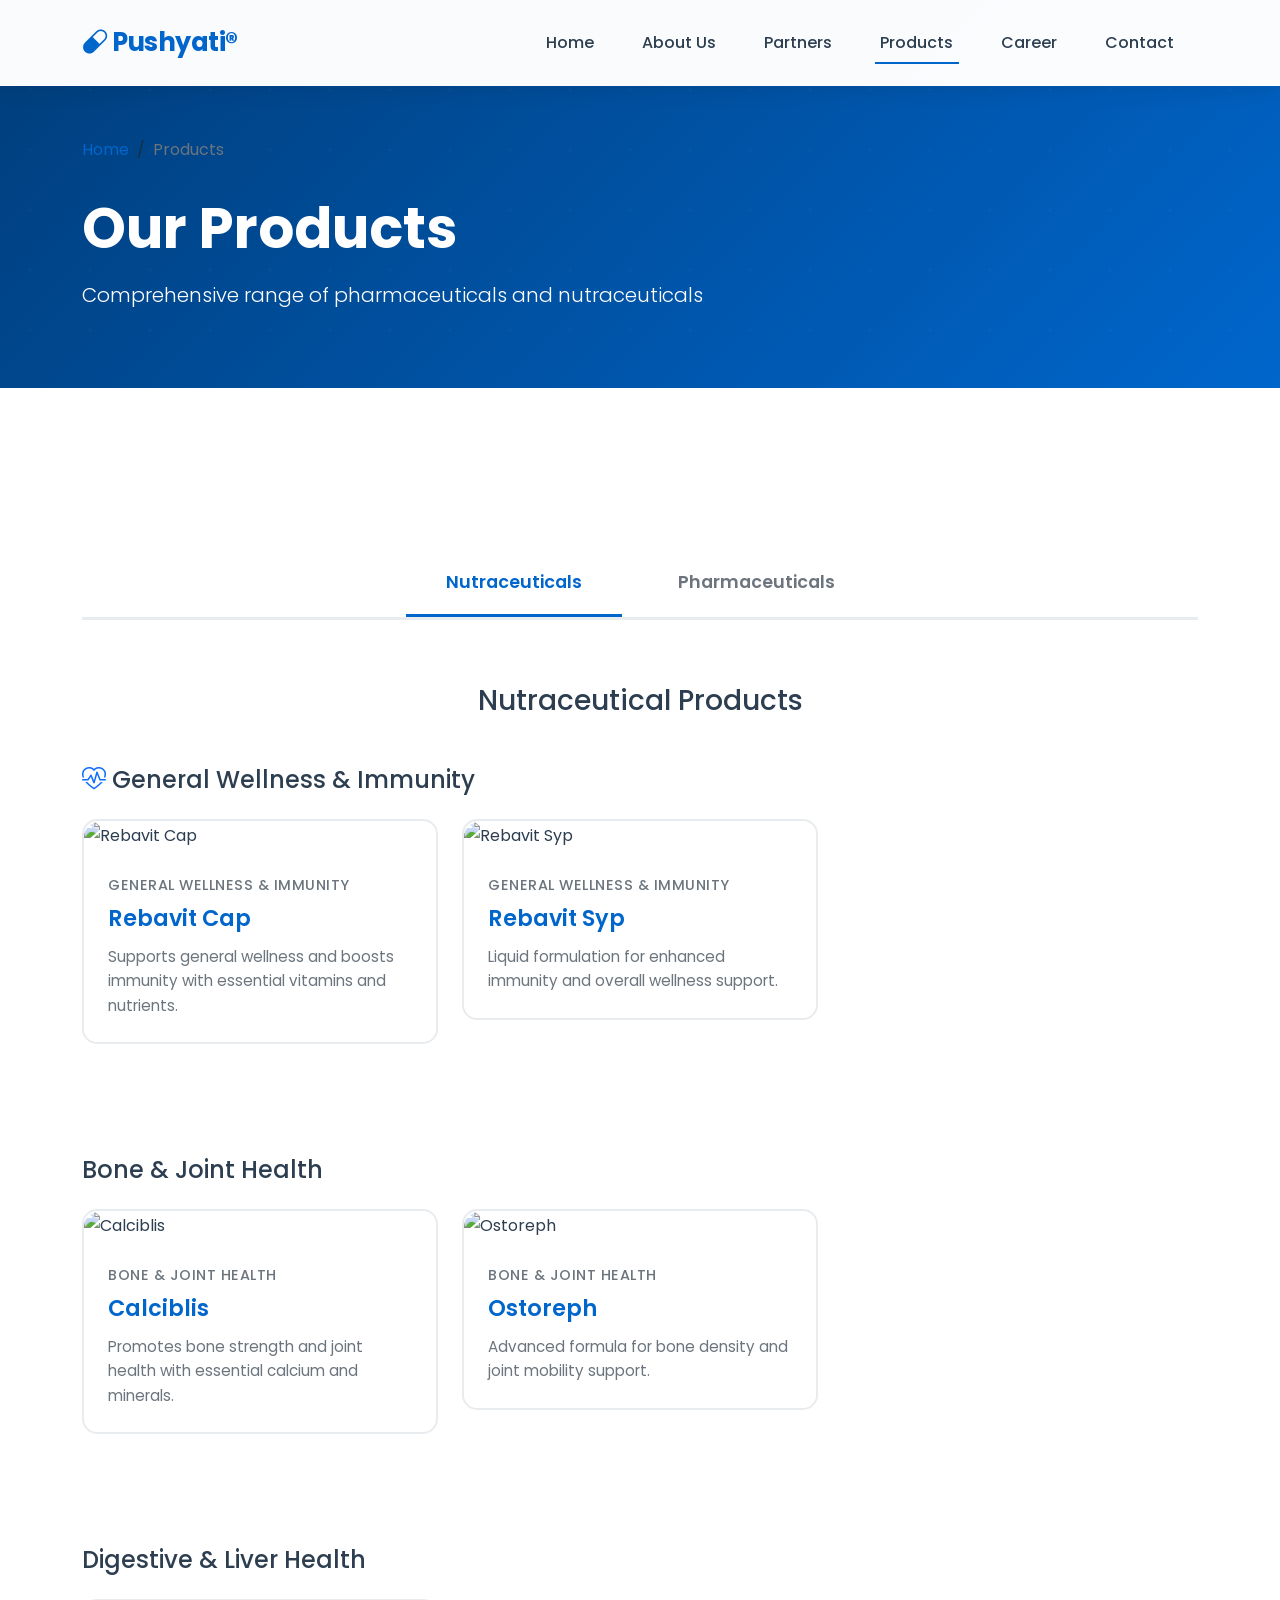
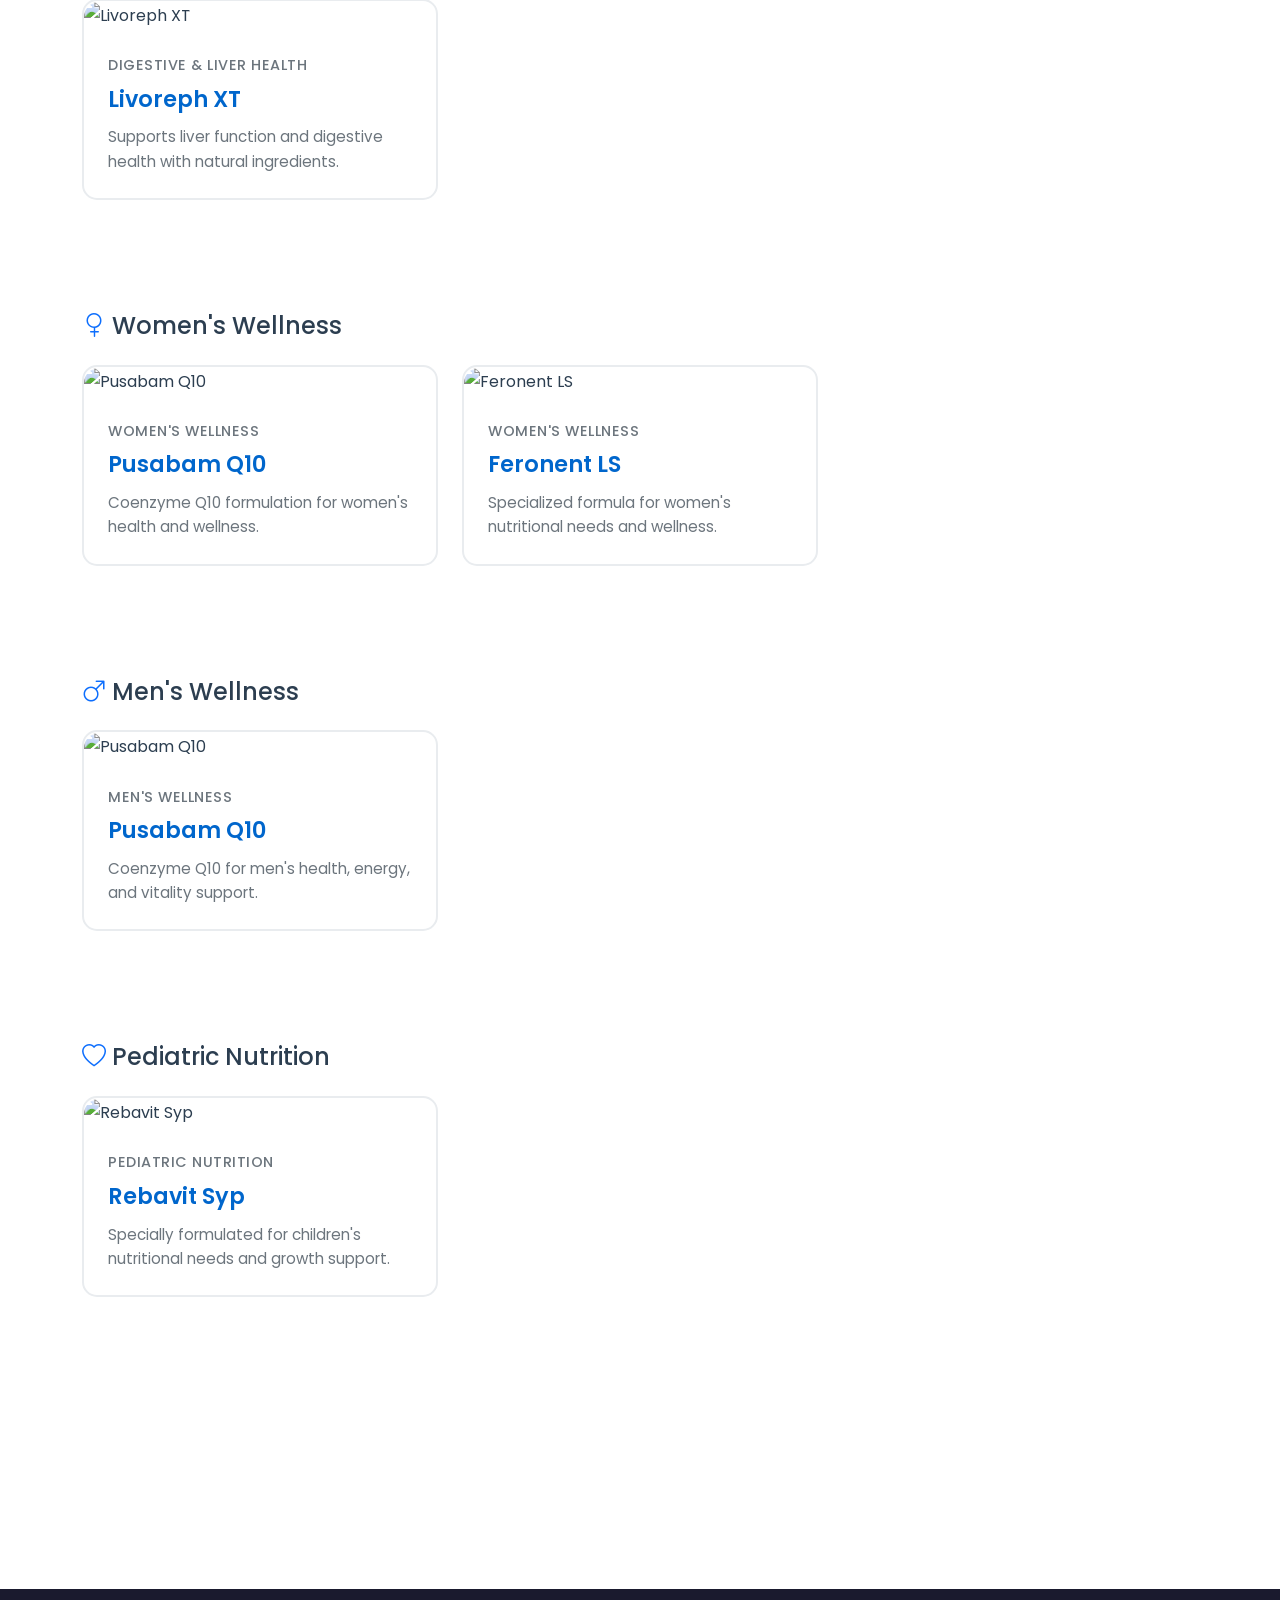
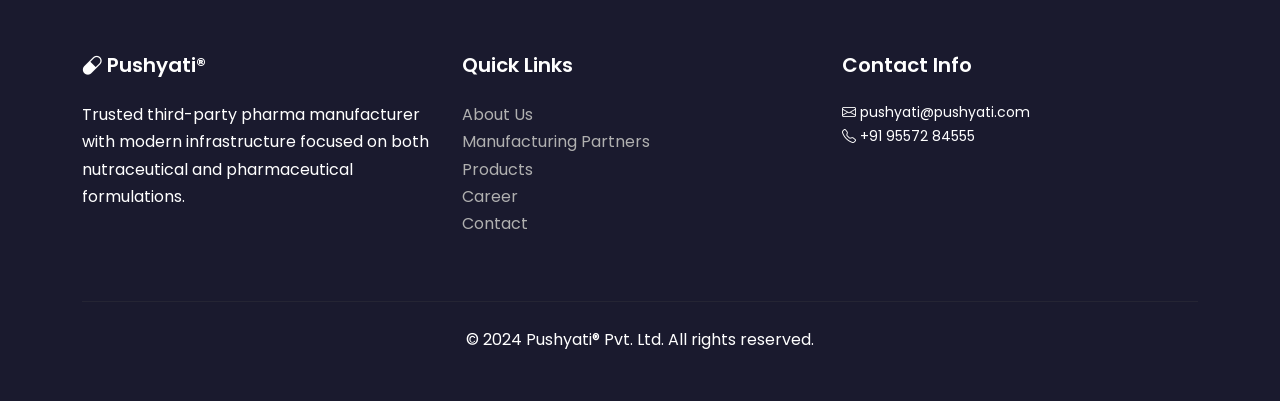
==== products.html @ d6b545f3 "Initial commit: Pushyati pharmaceutical website with preloader, hero section, and all pages" ====
<!DOCTYPE html>
<html lang="en">
<head>
    <meta charset="UTF-8">
    <meta name="viewport" content="width=device-width, initial-scale=1.0">
    <title>Products - Pushyati®</title>
    
    <link href="https://cdn.jsdelivr.net/npm/bootstrap@5.3.2/dist/css/bootstrap.min.css" rel="stylesheet">
    <link rel="stylesheet" href="https://cdn.jsdelivr.net/npm/bootstrap-icons@1.11.1/font/bootstrap-icons.css">
    <link href="https://fonts.googleapis.com/css2?family=Poppins:wght@300;400;500;600;700&display=swap" rel="stylesheet">
    <link rel="stylesheet" href="css/style.css">
</head>
<body>
    <!-- Navigation -->
    <nav class="navbar navbar-expand-lg navbar-light fixed-top">
        <div class="container">
            <a class="navbar-brand" href="index.html">
                <i class="bi bi-capsule"></i> Pushyati®
            </a>
            <button class="navbar-toggler" type="button" data-bs-toggle="collapse" data-bs-target="#navbarNav">
                <span class="navbar-toggler-icon"></span>
            </button>
            <div class="collapse navbar-collapse" id="navbarNav">
                <ul class="navbar-nav ms-auto">
                    <li class="nav-item">
                        <a class="nav-link" href="index.html">Home</a>
                    </li>
                    <li class="nav-item">
                        <a class="nav-link" href="about.html">About Us</a>
                    </li>
                    <li class="nav-item">
                        <a class="nav-link" href="partners.html">Partners</a>
                    </li>
                    <li class="nav-item">
                        <a class="nav-link active" href="products.html">Products</a>
                    </li>
                    <li class="nav-item">
                        <a class="nav-link" href="career.html">Career</a>
                    </li>
                    <li class="nav-item">
                        <a class="nav-link" href="contact.html">Contact</a>
                    </li>
                </ul>
            </div>
        </div>
    </nav>

    <!-- Page Header -->
    <div class="page-header" style="background: linear-gradient(135deg, #003d7a 0%, #0066cc 100%);">
        <div style="position: absolute; top: 0; right: 0; width: 40%; height: 100%; background-image: url('https://via.placeholder.com/600x800/0066cc/ffffff?text=Products'); background-size: cover; background-position: center; opacity: 0.2; z-index: 1;"></div>
        <div class="container">
            <div class="page-header-content">
                <nav aria-label="breadcrumb" class="breadcrumb-custom">
                    <ol class="breadcrumb">
                        <li class="breadcrumb-item"><a href="index.html">Home</a></li>
                        <li class="breadcrumb-item active">Products</li>
                    </ol>
                </nav>
                <h1 class="display-4 fw-bold mb-3">Our Products</h1>
                <p class="lead">Comprehensive range of pharmaceuticals and nutraceuticals</p>
            </div>
        </div>
    </div>

    <!-- Category Tabs -->
    <section class="section">
        <div class="container">
            <div class="category-tabs">
                <button class="category-tab active" onclick="showCategory('nutraceuticals')">Nutraceuticals</button>
                <button class="category-tab" onclick="showCategory('pharmaceuticals')">Pharmaceuticals</button>
            </div>
            
            <!-- Nutraceuticals Category -->
            <div id="nutraceuticals" class="category-content">
                <h3 class="mb-5 text-center">Nutraceutical Products</h3>
                
                <!-- General Wellness & Immunity -->
                <div class="mb-5">
                    <h4 class="mb-4"><i class="bi bi-heart-pulse text-primary"></i> General Wellness & Immunity</h4>
                    <div class="row">
                        <div class="col-md-6 col-lg-4 mb-4">
                            <a href="product-detail.html?product=rebavit-cap" class="product-card">
                                <img src="https://images.unsplash.com/photo-1584308666744-24d5c474f2ae?w=600&h=400&fit=crop" alt="Rebavit Cap" class="product-image">
                                <div class="product-card-body">
                                    <div class="product-category">General Wellness & Immunity</div>
                                    <h5 class="product-name">Rebavit Cap</h5>
                                    <p class="product-benefits">Supports general wellness and boosts immunity with essential vitamins and nutrients.</p>
                                </div>
                            </a>
                        </div>
                        <div class="col-md-6 col-lg-4 mb-4">
                            <a href="product-detail.html?product=rebavit-syp" class="product-card">
                                <img src="https://images.unsplash.com/photo-1550572017-edd951b55104?w=600&h=400&fit=crop" alt="Rebavit Syp" class="product-image">
                                <div class="product-card-body">
                                    <div class="product-category">General Wellness & Immunity</div>
                                    <h5 class="product-name">Rebavit Syp</h5>
                                    <p class="product-benefits">Liquid formulation for enhanced immunity and overall wellness support.</p>
                                </div>
                            </a>
                        </div>
                    </div>
                </div>
                
                <!-- Bone & Joint Health -->
                <div class="mb-5">
                    <h4 class="mb-4"><i class="bi bi-bone text-primary"></i> Bone & Joint Health</h4>
                    <div class="row">
                        <div class="col-md-6 col-lg-4 mb-4">
                            <a href="product-detail.html?product=calciblis" class="product-card">
                                <img src="https://images.unsplash.com/photo-1576091160550-2173dba999ef?w=600&h=400&fit=crop" alt="Calciblis" class="product-image">
                                <div class="product-card-body">
                                    <div class="product-category">Bone & Joint Health</div>
                                    <h5 class="product-name">Calciblis</h5>
                                    <p class="product-benefits">Promotes bone strength and joint health with essential calcium and minerals.</p>
                                </div>
                            </a>
                        </div>
                        <div class="col-md-6 col-lg-4 mb-4">
                            <a href="product-detail.html?product=ostoreph" class="product-card">
                                <img src="https://images.unsplash.com/photo-1587854692152-cbe660dbde88?w=600&h=400&fit=crop" alt="Ostoreph" class="product-image">
                                <div class="product-card-body">
                                    <div class="product-category">Bone & Joint Health</div>
                                    <h5 class="product-name">Ostoreph</h5>
                                    <p class="product-benefits">Advanced formula for bone density and joint mobility support.</p>
                                </div>
                            </a>
                        </div>
                    </div>
                </div>
                
                <!-- Digestive & Liver Health -->
                <div class="mb-5">
                    <h4 class="mb-4"><i class="bi bi-stomach text-primary"></i> Digestive & Liver Health</h4>
                    <div class="row">
                        <div class="col-md-6 col-lg-4 mb-4">
                            <a href="product-detail.html?product=livoreph-xt-nutra" class="product-card">
                                <img src="https://images.unsplash.com/photo-1559757148-5c350d0d3c56?w=600&h=400&fit=crop" alt="Livoreph XT" class="product-image">
                                <div class="product-card-body">
                                    <div class="product-category">Digestive & Liver Health</div>
                                    <h5 class="product-name">Livoreph XT</h5>
                                    <p class="product-benefits">Supports liver function and digestive health with natural ingredients.</p>
                                </div>
                            </a>
                        </div>
                    </div>
                </div>
                
                <!-- Women's Wellness -->
                <div class="mb-5">
                    <h4 class="mb-4"><i class="bi bi-gender-female text-primary"></i> Women's Wellness</h4>
                    <div class="row">
                        <div class="col-md-6 col-lg-4 mb-4">
                            <a href="product-detail.html?product=pusabam-q10" class="product-card">
                                <img src="https://images.unsplash.com/photo-1559757148-5c350d0d3c56?w=600&h=400&fit=crop" alt="Pusabam Q10" class="product-image">
                                <div class="product-card-body">
                                    <div class="product-category">Women's Wellness</div>
                                    <h5 class="product-name">Pusabam Q10</h5>
                                    <p class="product-benefits">Coenzyme Q10 formulation for women's health and wellness.</p>
                                </div>
                            </a>
                        </div>
                        <div class="col-md-6 col-lg-4 mb-4">
                            <a href="product-detail.html?product=feronent-ls" class="product-card">
                                <img src="https://images.unsplash.com/photo-1584308666744-24d5c474f2ae?w=600&h=400&fit=crop" alt="Feronent LS" class="product-image">
                                <div class="product-card-body">
                                    <div class="product-category">Women's Wellness</div>
                                    <h5 class="product-name">Feronent LS</h5>
                                    <p class="product-benefits">Specialized formula for women's nutritional needs and wellness.</p>
                                </div>
                            </a>
                        </div>
                    </div>
                </div>
                
                <!-- Men's Wellness -->
                <div class="mb-5">
                    <h4 class="mb-4"><i class="bi bi-gender-male text-primary"></i> Men's Wellness</h4>
                    <div class="row">
                        <div class="col-md-6 col-lg-4 mb-4">
                            <a href="product-detail.html?product=pusabam-q10-men" class="product-card">
                                <img src="https://images.unsplash.com/photo-1550572017-edd951b55104?w=600&h=400&fit=crop" alt="Pusabam Q10" class="product-image">
                                <div class="product-card-body">
                                    <div class="product-category">Men's Wellness</div>
                                    <h5 class="product-name">Pusabam Q10</h5>
                                    <p class="product-benefits">Coenzyme Q10 for men's health, energy, and vitality support.</p>
                                </div>
                            </a>
                        </div>
                    </div>
                </div>
                
                <!-- Pediatric Nutrition -->
                <div class="mb-5">
                    <h4 class="mb-4"><i class="bi bi-heart text-primary"></i> Pediatric Nutrition</h4>
                    <div class="row">
                        <div class="col-md-6 col-lg-4 mb-4">
                            <a href="product-detail.html?product=rebavit-syp-ped" class="product-card">
                                <img src="https://images.unsplash.com/photo-1576091160399-112ba8d25d1f?w=600&h=400&fit=crop" alt="Rebavit Syp" class="product-image">
                                <div class="product-card-body">
                                    <div class="product-category">Pediatric Nutrition</div>
                                    <h5 class="product-name">Rebavit Syp</h5>
                                    <p class="product-benefits">Specially formulated for children's nutritional needs and growth support.</p>
                                </div>
                            </a>
                        </div>
                    </div>
                </div>
            </div>
            
            <!-- Pharmaceuticals Category -->
            <div id="pharmaceuticals" class="category-content" style="display: none;">
                <h3 class="mb-5 text-center">Pharmaceutical Products</h3>
                
                <!-- Gastro -->
                <div class="mb-5">
                    <h4 class="mb-4"><i class="bi bi-stomach text-primary"></i> Gastro</h4>
                    <div class="row">
                        <div class="col-md-6 col-lg-4 mb-4">
                            <a href="product-detail.html?product=livoreph-s" class="product-card">
                                <img src="https://images.unsplash.com/photo-1559757148-5c350d0d3c56?w=600&h=400&fit=crop" alt="Livoreph S" class="product-image">
                                <div class="product-card-body">
                                    <div class="product-category">Gastro</div>
                                    <h5 class="product-name">Livoreph S</h5>
                                    <p class="product-benefits">Liver support and digestive health management.</p>
                                </div>
                            </a>
                        </div>
                        <div class="col-md-6 col-lg-4 mb-4">
                            <a href="product-detail.html?product=livoreph-xt" class="product-card">
                                <img src="https://images.unsplash.com/photo-1584308666744-24d5c474f2ae?w=600&h=400&fit=crop" alt="Livoreph XT" class="product-image">
                                <div class="product-card-body">
                                    <div class="product-category">Gastro</div>
                                    <h5 class="product-name">Livoreph XT</h5>
                                    <p class="product-benefits">Advanced liver and digestive system support.</p>
                                </div>
                            </a>
                        </div>
                        <div class="col-md-6 col-lg-4 mb-4">
                            <a href="product-detail.html?product=rebezod-d" class="product-card">
                                <img src="https://images.unsplash.com/photo-1550572017-edd951b55104?w=600&h=400&fit=crop" alt="Rebezod D" class="product-image">
                                <div class="product-card-body">
                                    <div class="product-category">Gastro</div>
                                    <h5 class="product-name">Rebezod D</h5>
                                    <p class="product-benefits">Gastrointestinal health and acid management.</p>
                                </div>
                            </a>
                        </div>
                        <div class="col-md-6 col-lg-4 mb-4">
                            <a href="product-detail.html?product=tudopan-dsr" class="product-card">
                                <img src="https://images.unsplash.com/photo-1576091160550-2173dba999ef?w=600&h=400&fit=crop" alt="Tudopan DSR" class="product-image">
                                <div class="product-card-body">
                                    <div class="product-category">Gastro</div>
                                    <h5 class="product-name">Tudopan DSR</h5>
                                    <p class="product-benefits">Delayed-release formulation for gastric protection.</p>
                                </div>
                            </a>
                        </div>
                        <div class="col-md-6 col-lg-4 mb-4">
                            <a href="product-detail.html?product=rebezod-ls" class="product-card">
                                <img src="https://images.unsplash.com/photo-1587854692152-cbe660dbde88?w=600&h=400&fit=crop" alt="Rebezod LS" class="product-image">
                                <div class="product-card-body">
                                    <div class="product-category">Gastro</div>
                                    <h5 class="product-name">Rebezod LS</h5>
                                    <p class="product-benefits">Gastrointestinal comfort and digestive support.</p>
                                </div>
                            </a>
                        </div>
                        <div class="col-md-6 col-lg-4 mb-4">
                            <a href="product-detail.html?product=puwarbit" class="product-card">
                                <img src="https://images.unsplash.com/photo-1559757148-5c350d0d3c56?w=600&h=400&fit=crop" alt="Puwarbit" class="product-image">
                                <div class="product-card-body">
                                    <div class="product-category">Gastro</div>
                                    <h5 class="product-name">Puwarbit</h5>
                                    <p class="product-benefits">Digestive enzyme and gut health support.</p>
                                </div>
                            </a>
                        </div>
                        <div class="col-md-6 col-lg-4 mb-4">
                            <a href="product-detail.html?product=lanoson" class="product-card">
                                <img src="https://images.unsplash.com/photo-1584308666744-24d5c474f2ae?w=600&h=400&fit=crop" alt="Lanoson" class="product-image">
                                <div class="product-card-body">
                                    <div class="product-category">Gastro</div>
                                    <h5 class="product-name">Lanoson</h5>
                                    <p class="product-benefits">Liver function support and hepatoprotection.</p>
                                </div>
                            </a>
                        </div>
                    </div>
                </div>
                
                <!-- Ortho -->
                <div class="mb-5">
                    <h4 class="mb-4"><i class="bi bi-bone text-primary"></i> Ortho</h4>
                    <div class="row">
                        <div class="col-md-6 col-lg-4 mb-4">
                            <a href="product-detail.html?product=ostoreph-pharma" class="product-card">
                                <img src="https://images.unsplash.com/photo-1576091160550-2173dba999ef?w=600&h=400&fit=crop" alt="Ostoreph" class="product-image">
                                <div class="product-card-body">
                                    <div class="product-category">Ortho</div>
                                    <h5 class="product-name">Ostoreph</h5>
                                    <p class="product-benefits">Bone health and orthopedic support.</p>
                                </div>
                            </a>
                        </div>
                        <div class="col-md-6 col-lg-4 mb-4">
                            <a href="product-detail.html?product=calciblis-pharma" class="product-card">
                                <img src="https://images.unsplash.com/photo-1587854692152-cbe660dbde88?w=600&h=400&fit=crop" alt="Calciblis" class="product-image">
                                <div class="product-card-body">
                                    <div class="product-category">Ortho</div>
                                    <h5 class="product-name">Calciblis</h5>
                                    <p class="product-benefits">Calcium and bone strength support.</p>
                                </div>
                            </a>
                        </div>
                    </div>
                </div>
                
                <!-- Respiratory & Pulmonology -->
                <div class="mb-5">
                    <h4 class="mb-4"><i class="bi bi-lungs text-primary"></i> Respiratory & Pulmonology</h4>
                    <div class="row">
                        <div class="col-md-6 col-lg-4 mb-4">
                            <a href="product-detail.html?product=montireph-lc" class="product-card">
                                <img src="https://images.unsplash.com/photo-1559757148-5c350d0d3c56?w=600&h=400&fit=crop" alt="Montireph LC" class="product-image">
                                <div class="product-card-body">
                                    <div class="product-category">Respiratory & Pulmonology</div>
                                    <h5 class="product-name">Montireph LC</h5>
                                    <p class="product-benefits">Respiratory health and lung function support.</p>
                                </div>
                            </a>
                        </div>
                        <div class="col-md-6 col-lg-4 mb-4">
                            <a href="product-detail.html?product=montireph-lc-jr" class="product-card">
                                <img src="https://images.unsplash.com/photo-1584308666744-24d5c474f2ae?w=600&h=400&fit=crop" alt="Montireph LC Jr" class="product-image">
                                <div class="product-card-body">
                                    <div class="product-category">Respiratory & Pulmonology</div>
                                    <h5 class="product-name">Montireph LC Jr</h5>
                                    <p class="product-benefits">Pediatric respiratory health support.</p>
                                </div>
                            </a>
                        </div>
                        <div class="col-md-6 col-lg-4 mb-4">
                            <a href="product-detail.html?product=pusalo-bm" class="product-card">
                                <img src="https://images.unsplash.com/photo-1550572017-edd951b55104?w=600&h=400&fit=crop" alt="Pusalo BM" class="product-image">
                                <div class="product-card-body">
                                    <div class="product-category">Respiratory & Pulmonology</div>
                                    <h5 class="product-name">Pusalo BM</h5>
                                    <p class="product-benefits">Bronchial management and respiratory relief.</p>
                                </div>
                            </a>
                        </div>
                        <div class="col-md-6 col-lg-4 mb-4">
                            <a href="product-detail.html?product=tudokof-dx" class="product-card">
                                <img src="https://images.unsplash.com/photo-1576091160550-2173dba999ef?w=600&h=400&fit=crop" alt="Tudokof DX" class="product-image">
                                <div class="product-card-body">
                                    <div class="product-category">Respiratory & Pulmonology</div>
                                    <h5 class="product-name">Tudokof DX</h5>
                                    <p class="product-benefits">Cough and respiratory symptom management.</p>
                                </div>
                            </a>
                        </div>
                        <div class="col-md-6 col-lg-4 mb-4">
                            <a href="product-detail.html?product=tudokof-ls" class="product-card">
                                <img src="https://images.unsplash.com/photo-1587854692152-cbe660dbde88?w=600&h=400&fit=crop" alt="Tudokof LS" class="product-image">
                                <div class="product-card-body">
                                    <div class="product-category">Respiratory & Pulmonology</div>
                                    <h5 class="product-name">Tudokof LS</h5>
                                    <p class="product-benefits">Long-acting cough and respiratory support.</p>
                                </div>
                            </a>
                        </div>
                    </div>
                </div>
                
                <!-- Antibiotics -->
                <div class="mb-5">
                    <h4 class="mb-4"><i class="bi bi-shield-check text-primary"></i> Antibiotics</h4>
                    <div class="row">
                        <div class="col-md-6 col-lg-4 mb-4">
                            <a href="product-detail.html?product=obioreph-ms" class="product-card">
                                <img src="https://images.unsplash.com/photo-1559757148-5c350d0d3c56?w=600&h=400&fit=crop" alt="Obioreph MS" class="product-image">
                                <div class="product-card-body">
                                    <div class="product-category">Antibiotics</div>
                                    <h5 class="product-name">Obioreph MS</h5>
                                    <p class="product-benefits">Broad-spectrum antibiotic for bacterial infections.</p>
                                </div>
                            </a>
                        </div>
                        <div class="col-md-6 col-lg-4 mb-4">
                            <a href="product-detail.html?product=obioreph-oz" class="product-card">
                                <img src="https://images.unsplash.com/photo-1584308666744-24d5c474f2ae?w=600&h=400&fit=crop" alt="Obioreph OZ" class="product-image">
                                <div class="product-card-body">
                                    <div class="product-category">Antibiotics</div>
                                    <h5 class="product-name">Obioreph OZ</h5>
                                    <p class="product-benefits">Combination antibiotic for effective treatment.</p>
                                </div>
                            </a>
                        </div>
                        <div class="col-md-6 col-lg-4 mb-4">
                            <a href="product-detail.html?product=pusaclav-625" class="product-card">
                                <img src="https://images.unsplash.com/photo-1550572017-edd951b55104?w=600&h=400&fit=crop" alt="Pusaclav 625" class="product-image">
                                <div class="product-card-body">
                                    <div class="product-category">Antibiotics</div>
                                    <h5 class="product-name">Pusaclav 625</h5>
                                    <p class="product-benefits">Amoxicillin-clavulanate combination therapy.</p>
                                </div>
                            </a>
                        </div>
                        <div class="col-md-6 col-lg-4 mb-4">
                            <a href="product-detail.html?product=pusapod-cv" class="product-card">
                                <img src="https://images.unsplash.com/photo-1576091160550-2173dba999ef?w=600&h=400&fit=crop" alt="Pusapod CV" class="product-image">
                                <div class="product-card-body">
                                    <div class="product-category">Antibiotics</div>
                                    <h5 class="product-name">Pusapod CV</h5>
                                    <p class="product-benefits">Cephalosporin antibiotic for bacterial infections.</p>
                                </div>
                            </a>
                        </div>
                        <div class="col-md-6 col-lg-4 mb-4">
                            <a href="product-detail.html?product=pusapod-cv-jr" class="product-card">
                                <img src="https://images.unsplash.com/photo-1587854692152-cbe660dbde88?w=600&h=400&fit=crop" alt="Pusapod CV Jr" class="product-image">
                                <div class="product-card-body">
                                    <div class="product-category">Antibiotics</div>
                                    <h5 class="product-name">Pusapod CV Jr</h5>
                                    <p class="product-benefits">Pediatric antibiotic formulation.</p>
                                </div>
                            </a>
                        </div>
                    </div>
                </div>
                
                <!-- Pain Management -->
                <div class="mb-5">
                    <h4 class="mb-4"><i class="bi bi-heart-pulse text-primary"></i> Pain Management</h4>
                    <div class="row">
                        <div class="col-md-6 col-lg-4 mb-4">
                            <a href="product-detail.html?product=pusadol-sp" class="product-card">
                                <img src="https://images.unsplash.com/photo-1559757148-5c350d0d3c56?w=600&h=400&fit=crop" alt="Pusadol SP" class="product-image">
                                <div class="product-card-body">
                                    <div class="product-category">Pain Management</div>
                                    <h5 class="product-name">Pusadol SP</h5>
                                    <p class="product-benefits">Effective pain relief and management.</p>
                                </div>
                            </a>
                        </div>
                    </div>
                </div>
                
                <!-- Dermatology -->
                <div class="mb-5">
                    <h4 class="mb-4"><i class="bi bi-droplet text-primary"></i> Dermatology</h4>
                    <div class="row">
                        <div class="col-md-6 col-lg-4 mb-4">
                            <a href="product-detail.html?product=mupizen" class="product-card">
                                <img src="https://images.unsplash.com/photo-1584308666744-24d5c474f2ae?w=600&h=400&fit=crop" alt="Mupizen" class="product-image">
                                <div class="product-card-body">
                                    <div class="product-category">Dermatology</div>
                                    <h5 class="product-name">Mupizen</h5>
                                    <p class="product-benefits">Topical treatment for skin conditions.</p>
                                </div>
                            </a>
                        </div>
                    </div>
                </div>
                
                <!-- Gynae -->
                <div class="mb-5">
                    <h4 class="mb-4"><i class="bi bi-gender-female text-primary"></i> Gynae</h4>
                    <div class="row">
                        <div class="col-md-6 col-lg-4 mb-4">
                            <a href="product-detail.html?product=femaguterone-d" class="product-card">
                                <img src="https://images.unsplash.com/photo-1550572017-edd951b55104?w=600&h=400&fit=crop" alt="Femaguterone D" class="product-image">
                                <div class="product-card-body">
                                    <div class="product-category">Gynae</div>
                                    <h5 class="product-name">Femaguterone D</h5>
                                    <p class="product-benefits">Women's health and gynecological support.</p>
                                </div>
                            </a>
                        </div>
                        <div class="col-md-6 col-lg-4 mb-4">
                            <a href="product-detail.html?product=pusabtam-q10" class="product-card">
                                <img src="https://images.unsplash.com/photo-1576091160550-2173dba999ef?w=600&h=400&fit=crop" alt="Pusabtam Q10" class="product-image">
                                <div class="product-card-body">
                                    <div class="product-category">Gynae</div>
                                    <h5 class="product-name">Pusabtam Q10</h5>
                                    <p class="product-benefits">Coenzyme Q10 for women's wellness.</p>
                                </div>
                            </a>
                        </div>
                        <div class="col-md-6 col-lg-4 mb-4">
                            <a href="product-detail.html?product=feronext-ls" class="product-card">
                                <img src="https://images.unsplash.com/photo-1587854692152-cbe660dbde88?w=600&h=400&fit=crop" alt="Feronext LS" class="product-image">
                                <div class="product-card-body">
                                    <div class="product-category">Gynae</div>
                                    <h5 class="product-name">Feronext LS</h5>
                                    <p class="product-benefits">Specialized gynecological health support.</p>
                                </div>
                            </a>
                        </div>
                    </div>
                </div>
                
                <!-- Pediatrics -->
                <div class="mb-5">
                    <h4 class="mb-4"><i class="bi bi-heart text-primary"></i> Pediatrics</h4>
                    <div class="row">
                        <div class="col-md-6 col-lg-4 mb-4">
                            <a href="product-detail.html?product=lanozen" class="product-card">
                                <img src="https://images.unsplash.com/photo-1559757148-5c350d0d3c56?w=600&h=400&fit=crop" alt="Lanozen" class="product-image">
                                <div class="product-card-body">
                                    <div class="product-category">Pediatrics</div>
                                    <h5 class="product-name">Lanozen</h5>
                                    <p class="product-benefits">Pediatric liver and digestive support.</p>
                                </div>
                            </a>
                        </div>
                    </div>
                </div>
            </div>
        </div>
    </section>

    <!-- Footer -->
    <footer class="footer">
        <div class="container">
            <div class="row">
                <div class="col-md-4 mb-4">
                    <h5><i class="bi bi-capsule"></i> Pushyati®</h5>
                    <p>Trusted third-party pharma manufacturer with modern infrastructure focused on both nutraceutical and pharmaceutical formulations.</p>
                </div>
                <div class="col-md-4 mb-4">
                    <h5>Quick Links</h5>
                    <ul class="list-unstyled">
                        <li><a href="about.html">About Us</a></li>
                        <li><a href="partners.html">Manufacturing Partners</a></li>
                        <li><a href="products.html">Products</a></li>
                        <li><a href="career.html">Career</a></li>
                        <li><a href="contact.html">Contact</a></li>
                    </ul>
                </div>
                <div class="col-md-4 mb-4">
                    <h5>Contact Info</h5>
                    <p class="small">
                        <i class="bi bi-envelope"></i> pushyati@pushyati.com<br>
                        <i class="bi bi-telephone"></i> +91 95572 84555
                    </p>
                </div>
            </div>
            <hr class="my-4" style="border-color: #444;">
            <div class="row">
                <div class="col-12 text-center">
                    <p>&copy; 2024 Pushyati® Pvt. Ltd. All rights reserved.</p>
                </div>
            </div>
        </div>
    </footer>

    <script src="https://cdn.jsdelivr.net/npm/bootstrap@5.3.2/dist/js/bootstrap.bundle.min.js"></script>
    <script>
        // Category Toggle Function
        function showCategory(category) {
            document.querySelectorAll('.category-content').forEach(content => {
                content.style.display = 'none';
            });
            document.querySelectorAll('.category-tab').forEach(tab => {
                tab.classList.remove('active');
            });
            document.getElementById(category).style.display = 'block';
            event.target.classList.add('active');
        }
        
        // Check URL parameter for category
        const urlParams = new URLSearchParams(window.location.search);
        const category = urlParams.get('category');
        if (category === 'pharmaceuticals') {
            showCategory('pharmaceuticals');
            document.querySelectorAll('.category-tab').forEach(tab => {
                if (tab.textContent.includes('Pharmaceuticals')) {
                    tab.classList.add('active');
                } else {
                    tab.classList.remove('active');
                }
            });
        }
    </script>
</body>
</html>
---- css/style.css ----
:root {
    --primary-color: #0066cc;
    --secondary-color: #00a859;
    --accent-color: #ff6b35;
    --dark-color: #1a1a2e;
    --dark-blue: #003d7a;
    --light-bg: #f8f9fa;
    --gray-light: #e9ecef;
    --text-dark: #2c3e50;
    --text-light: #6c757d;
}

* {
    margin: 0;
    padding: 0;
    box-sizing: border-box;
}

body {
    font-family: 'Poppins', 'Segoe UI', Tahoma, Geneva, Verdana, sans-serif;
    color: var(--text-dark);
    line-height: 1.7;
    overflow-x: hidden;
}

body.content-hidden {
    overflow: hidden;
}

body.content-hidden > *:not(.preloader) {
    opacity: 0;
    visibility: hidden;
}

/* Preloader */
.preloader {
    position: fixed;
    inset: 0;
    background: #ffffff;
    display: flex;
    align-items: center;
    justify-content: center;
    z-index: 9999;
    transition: opacity 0.6s ease, visibility 0.6s ease;
}

.preloader-hide {
    opacity: 0;
    visibility: hidden;
    pointer-events: none;
}

.preloader-content {
    text-align: center;
    color: var(--primary-color);
    animation: fadeIn 0.8s ease-out both;
}

.preloader-capsule {
    width: 90px;
    height: 40px;
    border-radius: 999px;
    border: 3px solid var(--primary-color);
    margin: 0 auto 1rem;
    position: relative;
    overflow: hidden;
    box-shadow: 0 10px 30px rgba(0, 102, 204, 0.2);
}

.preloader-capsule::before,
.preloader-capsule::after {
    content: '';
    position: absolute;
    inset: 5px;
    border-radius: 999px;
    border: 2px solid transparent;
    animation: capsuleGlow 2s infinite;
}

.preloader-capsule::before {
    border-left-color: rgba(0, 255, 136, 0.7);
    border-top-color: rgba(0, 255, 136, 0.7);
}

.preloader-capsule::after {
    border-right-color: rgba(0, 102, 204, 0.7);
    border-bottom-color: rgba(0, 102, 204, 0.7);
    animation-delay: 0.4s;
}

.preloader-icon {
    font-size: 1.6rem;
    color: var(--primary-color);
    animation: rotate 2.4s linear infinite;
    display: inline-flex;
    align-items: center;
    justify-content: center;
    width: 100%;
    height: 100%;
}

.preloader-brand {
    font-weight: 700;
    letter-spacing: 1px;
    text-transform: uppercase;
    font-size: 1rem;
    color: var(--primary-color);
}

.preloader-tagline {
    font-size: 0.85rem;
    opacity: 0.7;
    letter-spacing: 0.5px;
    color: var(--text-light);
}

@keyframes capsuleGlow {
    0%, 100% {
        transform: rotate(0deg);
        opacity: 0.4;
    }
    50% {
        transform: rotate(180deg);
        opacity: 1;
    }
}

/* Navigation */
.navbar {
    background: rgba(255, 255, 255, 0.98) !important;
    box-shadow: 0 2px 20px rgba(0,0,0,0.1);
    padding: 1rem 0;
    transition: all 0.3s;
}

.navbar-brand {
    font-weight: 700;
    font-size: 1.6rem;
    color: var(--primary-color) !important;
    letter-spacing: -0.5px;
}

.nav-link {
    font-weight: 500;
    color: var(--text-dark) !important;
    margin: 0 0.5rem;
    transition: all 0.3s;
    position: relative;
    padding: 0.5rem 1rem !important;
}

.nav-link::after {
    content: '';
    position: absolute;
    bottom: 0;
    left: 50%;
    width: 0;
    height: 2px;
    background: var(--primary-color);
    transition: all 0.3s;
    transform: translateX(-50%);
}

.nav-link:hover::after,
.nav-link.active::after {
    width: 80%;
}

.nav-link:hover {
    color: var(--primary-color) !important;
}

/* Hero Section */
.hero-section {
    background: linear-gradient(135deg, var(--dark-blue) 0%, var(--primary-color) 50%, #004499 100%);
    color: white;
    padding: 120px 0 80px;
    position: relative;
    overflow: hidden;
    min-height: 70vh;
    display: flex;
    align-items: center;
}

.hero-section::before {
    content: '';
    position: absolute;
    top: 0;
    left: 0;
    right: 0;
    bottom: 0;
    background: 
        radial-gradient(circle at 20% 50%, rgba(255,255,255,0.1) 0%, transparent 50%),
        radial-gradient(circle at 80% 80%, rgba(0,168,89,0.15) 0%, transparent 50%),
        url('data:image/svg+xml,<svg width="100" height="100" xmlns="http://www.w3.org/2000/svg"><defs><pattern id="grid" width="100" height="100" patternUnits="userSpaceOnUse"><path d="M 100 0 L 0 0 0 100" fill="none" stroke="rgba(255,255,255,0.05)" stroke-width="1"/></pattern></defs><rect width="100" height="100" fill="url(%23grid)"/></svg>');
    opacity: 1;
    z-index: 0;
}

/* Animated Shapes */
.hero-shapes {
    position: absolute;
    width: 100%;
    height: 100%;
    top: 0;
    left: 0;
    z-index: 0;
    overflow: hidden;
}

.shape {
    position: absolute;
    border-radius: 50%;
    background: rgba(255, 255, 255, 0.05);
    animation: float 15s infinite ease-in-out, rotate 20s infinite linear;
}

@keyframes rotate {
    from {
        transform: rotate(0deg);
    }
    to {
        transform: rotate(360deg);
    }
}

.shape-1 {
    width: 300px;
    height: 300px;
    top: -150px;
    right: 10%;
    animation-delay: 0s;
}

.shape-2 {
    width: 200px;
    height: 200px;
    bottom: -100px;
    left: 5%;
    animation-delay: 2s;
}

.shape-3 {
    width: 150px;
    height: 150px;
    top: 50%;
    right: 20%;
    animation-delay: 4s;
}

.shape-4 {
    width: 100px;
    height: 100px;
    bottom: 20%;
    right: 30%;
    animation-delay: 6s;
}

@keyframes float {
    0%, 100% {
        transform: translate(0, 0) rotate(0deg);
    }
    33% {
        transform: translate(30px, -30px) rotate(120deg);
    }
    66% {
        transform: translate(-20px, 20px) rotate(240deg);
    }
}

.hero-content {
    position: relative;
    z-index: 2;
    animation: fadeInUp 1s ease-out;
}

@keyframes fadeInUp {
    from {
        opacity: 0;
        transform: translateY(30px);
    }
    to {
        opacity: 1;
        transform: translateY(0);
    }
}

.hero-badge {
    display: inline-block;
    animation: fadeInUp 0.8s ease-out 0.2s both;
}

.badge-text {
    background: rgba(255, 255, 255, 0.15);
    backdrop-filter: blur(10px);
    padding: 0.6rem 1.5rem;
    border-radius: 50px;
    font-size: 0.9rem;
    font-weight: 500;
    border: 1px solid rgba(255, 255, 255, 0.2);
    display: inline-flex;
    align-items: center;
    gap: 0.5rem;
}

.badge-text i {
    color: #ffd700;
    animation: pulse 2s infinite, rotateStar 3s linear infinite;
}

@keyframes rotateStar {
    from {
        transform: rotate(0deg);
    }
    to {
        transform: rotate(360deg);
    }
}

@keyframes pulse {
    0%, 100% {
        transform: scale(1);
    }
    50% {
        transform: scale(1.2);
    }
}

.hero-title {
    font-size: 2.8rem;
    font-weight: 800;
    margin-bottom: 1rem;
    line-height: 1.1;
    text-shadow: 2px 4px 8px rgba(0,0,0,0.3);
    animation: fadeInUp 0.8s ease-out 0.3s both, slideInLeft 1s ease-out 0.5s both;
}

@keyframes slideInLeft {
    from {
        opacity: 0;
        transform: translateX(-50px);
    }
    to {
        opacity: 1;
        transform: translateX(0);
    }
}

.title-line-1 {
    display: block;
    background: linear-gradient(135deg, #ffffff 0%, #e0f2ff 100%);
    -webkit-background-clip: text;
    -webkit-text-fill-color: transparent;
    background-clip: text;
}

.title-line-2 {
    display: block;
    background: linear-gradient(135deg, #00a859 0%, #00ff88 100%);
    -webkit-background-clip: text;
    -webkit-text-fill-color: transparent;
    background-clip: text;
}

.hero-subtitle {
    font-size: 1rem;
    margin-bottom: 1.5rem;
    opacity: 0.9;
    font-weight: 300;
    line-height: 1.7;
    animation: fadeInUp 0.8s ease-out 0.5s both, fadeIn 1s ease-out 0.7s both;
}

@keyframes fadeIn {
    from { opacity: 0; }
    to { opacity: 0.9; }
}

.hero-certifications {
    display: flex;
    gap: 1rem;
    flex-wrap: wrap;
    margin-bottom: 2rem;
    animation: fadeInUp 1s ease-out 0.8s both;
}

.cert-badge {
    background: rgba(255, 255, 255, 0.15);
    backdrop-filter: blur(10px);
    padding: 0.7rem 1.3rem;
    border-radius: 12px;
    display: flex;
    align-items: center;
    gap: 0.7rem;
    font-weight: 500;
    border: 1px solid rgba(255, 255, 255, 0.2);
    transition: all 0.3s;
    animation: slideInRight 0.8s ease-out 0.7s both, pulseGlow 2s ease-in-out 1.5s infinite;
}

@keyframes slideInRight {
    from {
        opacity: 0;
        transform: translateX(30px);
    }
    to {
        opacity: 1;
        transform: translateX(0);
    }
}

@keyframes pulseGlow {
    0%, 100% {
        box-shadow: 0 0 0 rgba(255, 255, 255, 0);
    }
    50% {
        box-shadow: 0 0 15px rgba(255, 255, 255, 0.3);
    }
}

.cert-badge:hover {
    background: rgba(255, 255, 255, 0.25);
    transform: translateY(-3px);
    box-shadow: 0 5px 20px rgba(0,0,0,0.2);
}

.cert-badge i {
    font-size: 1.3rem;
    color: var(--secondary-color);
}

.hero-buttons {
    display: flex;
    gap: 1rem;
    flex-wrap: wrap;
    animation: fadeInUp 1s ease-out 1s both;
}

.btn-hero-primary {
    background: white;
    color: var(--primary-color);
    padding: 0.9rem 2.2rem;
    border-radius: 50px;
    font-weight: 600;
    font-size: 1rem;
    border: none;
    display: inline-flex;
    align-items: center;
    gap: 0.7rem;
    transition: all 0.3s;
    box-shadow: 0 5px 20px rgba(0,0,0,0.2);
    text-decoration: none;
    animation: slideInUp 0.8s ease-out 0.9s both, buttonPulse 2s ease-in-out 1.5s infinite;
    position: relative;
    overflow: hidden;
}

.btn-hero-primary::before {
    content: '';
    position: absolute;
    top: 50%;
    left: 50%;
    width: 0;
    height: 0;
    border-radius: 50%;
    background: rgba(0, 102, 204, 0.1);
    transform: translate(-50%, -50%);
    transition: width 0.6s, height 0.6s;
}

.btn-hero-primary:hover::before {
    width: 300px;
    height: 300px;
}

@keyframes slideInUp {
    from {
        opacity: 0;
        transform: translateY(30px);
    }
    to {
        opacity: 1;
        transform: translateY(0);
    }
}

@keyframes buttonPulse {
    0%, 100% {
        box-shadow: 0 5px 20px rgba(0,0,0,0.2);
    }
    50% {
        box-shadow: 0 8px 30px rgba(255, 255, 255, 0.4);
    }
}

.btn-hero-primary:hover {
    transform: translateY(-3px);
    box-shadow: 0 8px 30px rgba(0,0,0,0.3);
    color: var(--dark-blue);
}

.btn-hero-primary i:last-child {
    transition: transform 0.3s;
}

.btn-hero-primary:hover i:last-child {
    transform: translateX(5px);
}

.btn-hero-secondary {
    background: transparent;
    color: white;
    padding: 0.9rem 2.2rem;
    border-radius: 50px;
    font-weight: 600;
    font-size: 1rem;
    border: 2px solid rgba(255, 255, 255, 0.5);
    display: inline-flex;
    align-items: center;
    gap: 0.7rem;
    transition: all 0.3s;
    text-decoration: none;
    backdrop-filter: blur(10px);
    animation: slideInUp 0.8s ease-out 1s both;
    position: relative;
    overflow: hidden;
}

.btn-hero-secondary::after {
    content: '';
    position: absolute;
    top: 0;
    left: -100%;
    width: 100%;
    height: 100%;
    background: linear-gradient(90deg, transparent, rgba(255,255,255,0.2), transparent);
    transition: left 0.5s;
}

.btn-hero-secondary:hover::after {
    left: 100%;
}

.btn-hero-secondary:hover {
    background: rgba(255, 255, 255, 0.1);
    border-color: white;
    transform: translateY(-3px);
    color: white;
}

.hero-stats {
    display: flex;
    gap: 2.5rem;
    padding-top: 1.5rem;
    border-top: 1px solid rgba(255, 255, 255, 0.2);
    animation: fadeInUp 0.8s ease-out 1s both, scaleIn 0.6s ease-out 1.2s both;
}

@keyframes scaleIn {
    from {
        opacity: 0;
        transform: scale(0.9);
    }
    to {
        opacity: 1;
        transform: scale(1);
    }
}

.stat-item {
    text-align: left;
}

.stat-number {
    font-size: 2.2rem;
    font-weight: 700;
    background: linear-gradient(135deg, #ffffff 0%, #00a859 100%);
    -webkit-background-clip: text;
    -webkit-text-fill-color: transparent;
    background-clip: text;
    line-height: 1;
    animation: countUp 1s ease-out 1.3s both, bounce 0.6s ease-out 1.5s both;
}

@keyframes countUp {
    from {
        opacity: 0;
        transform: translateY(20px);
    }
    to {
        opacity: 1;
        transform: translateY(0);
    }
}

@keyframes bounce {
    0%, 100% {
        transform: translateY(0);
    }
    50% {
        transform: translateY(-10px);
    }
}

.stat-label {
    font-size: 0.9rem;
    opacity: 0.8;
    margin-top: 0.5rem;
    font-weight: 400;
}

/* Hero Medicine Images Section */
.hero-image-wrapper {
    position: relative;
    z-index: 2;
    animation: fadeInRight 1s ease-out 0.8s both;
    min-height: 500px;
    display: flex;
    align-items: center;
    justify-content: center;
}

@keyframes fadeInRight {
    from {
        opacity: 0;
        transform: translateX(50px);
    }
    to {
        opacity: 1;
        transform: translateX(0);
    }
}

.hero-medicine-container {
    position: relative;
    width: 100%;
    height: 100%;
    min-height: 500px;
}

.medicine-icon {
    position: absolute;
    width: 90px;
    height: 90px;
    border-radius: 20px;
    display: flex;
    align-items: center;
    justify-content: center;
    box-shadow: 0 8px 25px rgba(0, 0, 0, 0.2);
    background: rgba(255, 255, 255, 0.15);
    backdrop-filter: blur(15px);
    border: 2px solid rgba(255, 255, 255, 0.3);
    animation: medicineFloat 6s ease-in-out infinite;
    transition: all 0.3s ease;
}

.medicine-icon i {
    font-size: 2.5rem;
    color: white;
    filter: drop-shadow(0 2px 8px rgba(0, 0, 0, 0.3));
    transition: all 0.3s ease;
}

.medicine-icon:hover {
    transform: translateY(-5px) scale(1.1);
    background: rgba(255, 255, 255, 0.25);
    box-shadow: 0 12px 35px rgba(0, 0, 0, 0.3);
    border-color: rgba(255, 255, 255, 0.5);
}

.medicine-icon:hover i {
    transform: scale(1.2);
    color: var(--secondary-color);
}

.medicine-1 {
    top: 20%;
    left: 15%;
    animation-delay: 0s;
}

.medicine-2 {
    top: 50%;
    right: 15%;
    animation-delay: 1s;
}

.medicine-3 {
    bottom: 20%;
    left: 50%;
    animation: medicineFloatCentered 6s ease-in-out infinite;
    animation-delay: 2s;
}

@keyframes medicineFloat {
    0%, 100% {
        transform: translateY(0) rotate(0deg);
        opacity: 0.85;
    }
    25% {
        transform: translateY(-15px) rotate(3deg);
        opacity: 1;
    }
    50% {
        transform: translateY(-8px) rotate(-2deg);
        opacity: 0.95;
    }
    75% {
        transform: translateY(-18px) rotate(2deg);
        opacity: 1;
    }
}

@keyframes medicineFloatCentered {
    0%, 100% {
        transform: translateX(-50%) translateY(0) rotate(0deg);
        opacity: 0.85;
    }
    25% {
        transform: translateX(-50%) translateY(-15px) rotate(3deg);
        opacity: 1;
    }
    50% {
        transform: translateX(-50%) translateY(-8px) rotate(-2deg);
        opacity: 0.95;
    }
    75% {
        transform: translateX(-50%) translateY(-18px) rotate(2deg);
        opacity: 1;
    }
}

/* Scroll Indicator */
.scroll-indicator {
    position: absolute;
    bottom: 30px;
    left: 50%;
    transform: translateX(-50%);
    z-index: 2;
    animation: fadeInUp 1s ease-out 1.5s both;
}

.mouse {
    width: 30px;
    height: 50px;
    border: 2px solid rgba(255, 255, 255, 0.5);
    border-radius: 20px;
    position: relative;
    margin: 0 auto 10px;
}

.wheel {
    width: 4px;
    height: 10px;
    background: rgba(255, 255, 255, 0.7);
    border-radius: 2px;
    position: absolute;
    top: 10px;
    left: 50%;
    transform: translateX(-50%);
    animation: scroll 2s infinite;
}

@keyframes scroll {
    0% {
        opacity: 1;
        top: 10px;
    }
    100% {
        opacity: 0;
        top: 30px;
    }
}

.arrow {
    display: flex;
    flex-direction: column;
    align-items: center;
    gap: 5px;
}

.arrow span {
    width: 8px;
    height: 8px;
    border-right: 2px solid rgba(255, 255, 255, 0.7);
    border-bottom: 2px solid rgba(255, 255, 255, 0.7);
    transform: rotate(45deg);
    animation: arrowDown 2s infinite;
}

.arrow span:nth-child(2) {
    animation-delay: 0.2s;
}

.arrow span:nth-child(3) {
    animation-delay: 0.4s;
}

@keyframes arrowDown {
    0%, 100% {
        opacity: 0;
        transform: rotate(45deg) translateY(-10px);
    }
    50% {
        opacity: 1;
        transform: rotate(45deg) translateY(0);
    }
}

/* Responsive */
@media (max-width: 768px) {
    .hero-title {
        font-size: 2rem;
    }
    
    .hero-subtitle {
        font-size: 0.9rem;
    }
    
    .hero-stats {
        gap: 1.5rem;
    }
    
    .stat-number {
        font-size: 1.8rem;
    }
    
    .hero-image-wrapper {
        min-height: 400px;
        margin-top: 2rem;
    }
    
    .medicine-icon {
        width: 70px;
        height: 70px;
    }
    
    .medicine-icon i {
        font-size: 2rem;
    }
    
    .medicine-1 {
        top: 15%;
        left: 10%;
    }
    
    .medicine-2 {
        top: 45%;
        right: 10%;
    }
    
    .medicine-3 {
        bottom: 15%;
        left: 50%;
        transform: translateX(-50%);
    }
    
    .hero-section {
        min-height: auto;
        padding: 100px 0 60px;
    }
    
    .hero-buttons {
        flex-direction: column;
    }
    
    .btn-hero-primary,
    .btn-hero-secondary {
        width: 100%;
        justify-content: center;
    }
}

/* Section Styling */
.section {
    padding: 100px 0;
}

.section-title {
    font-size: 2.8rem;
    font-weight: 700;
    color: var(--dark-color);
    margin-bottom: 1rem;
    text-align: center;
    position: relative;
    padding-bottom: 1rem;
}

.section-title::after {
    content: '';
    position: absolute;
    bottom: 0;
    left: 50%;
    transform: translateX(-50%);
    width: 80px;
    height: 4px;
    background: linear-gradient(90deg, var(--primary-color), var(--secondary-color));
    border-radius: 2px;
}

.section-subtitle {
    text-align: center;
    color: var(--text-light);
    margin-bottom: 4rem;
    font-size: 1.15rem;
    max-width: 700px;
    margin-left: auto;
    margin-right: auto;
}

/* Cards */
.card {
    border: none;
    border-radius: 12px;
    box-shadow: 0 8px 30px rgba(0,0,0,0.12);
    transition: all 0.4s cubic-bezier(0.175, 0.885, 0.32, 1.275);
    height: 100%;
    overflow: hidden;
    background: white;
}

.card:hover {
    transform: translateY(-12px);
    box-shadow: 0 15px 40px rgba(0,0,0,0.2);
}

.card-img-top {
    border-radius: 12px 12px 0 0;
    height: 220px;
    object-fit: cover;
    transition: transform 0.4s;
}

.card:hover .card-img-top {
    transform: scale(1.1);
}

.card-body {
    padding: 2rem;
}

.card-title {
    font-weight: 600;
    color: var(--primary-color);
    margin-bottom: 1rem;
    font-size: 1.3rem;
}

/* Product Cards */
.product-card {
    border: 2px solid var(--gray-light);
    border-radius: 15px;
    padding: 0;
    margin-bottom: 2.5rem;
    transition: all 0.4s;
    background: white;
    overflow: hidden;
    cursor: pointer;
    text-decoration: none;
    color: inherit;
    display: block;
}

.product-card:hover {
    border-color: var(--primary-color);
    box-shadow: 0 12px 35px rgba(0,102,204,0.2);
    transform: translateY(-8px);
    text-decoration: none;
    color: inherit;
}

.product-image {
    width: 100%;
    height: 250px;
    object-fit: cover;
    border-radius: 15px 15px 0 0;
    margin-bottom: 0;
    transition: transform 0.4s;
}

.product-card:hover .product-image {
    transform: scale(1.08);
}

.product-card-body {
    padding: 1.5rem;
}

.product-name {
    font-size: 1.4rem;
    font-weight: 600;
    color: var(--primary-color);
    margin-bottom: 0.8rem;
}

.product-category {
    font-size: 0.9rem;
    color: var(--text-light);
    margin-bottom: 0.5rem;
    text-transform: uppercase;
    letter-spacing: 0.5px;
    font-weight: 500;
}

.product-benefits {
    color: var(--text-light);
    font-size: 0.95rem;
    line-height: 1.6;
    margin-bottom: 0;
}

.badge-custom {
    background: linear-gradient(135deg, var(--secondary-color), #00c968);
    color: white;
    padding: 0.5rem 1.2rem;
    border-radius: 25px;
    font-size: 0.85rem;
    font-weight: 500;
    margin: 0.3rem;
    display: inline-block;
}

/* Partner Section */
.partner-card {
    background: white;
    border-radius: 15px;
    padding: 2.5rem;
    margin-bottom: 2.5rem;
    box-shadow: 0 8px 30px rgba(0,0,0,0.12);
    transition: all 0.3s;
    border-left: 4px solid var(--primary-color);
}

.partner-card:hover {
    box-shadow: 0 12px 40px rgba(0,0,0,0.15);
    transform: translateX(5px);
}

.certification-badge {
    display: inline-block;
    background: linear-gradient(135deg, var(--secondary-color), #00c968);
    color: white;
    padding: 0.5rem 1rem;
    border-radius: 8px;
    font-size: 0.85rem;
    margin: 0.4rem;
    font-weight: 500;
    box-shadow: 0 3px 10px rgba(0,168,89,0.3);
}

/* Category Tabs */
.category-tabs {
    border-bottom: 3px solid var(--gray-light);
    margin-bottom: 4rem;
    display: flex;
    justify-content: center;
    flex-wrap: wrap;
    gap: 1rem;
}

.category-tab {
    padding: 1rem 2.5rem;
    background: none;
    border: none;
    font-weight: 600;
    color: var(--text-light);
    cursor: pointer;
    border-bottom: 3px solid transparent;
    transition: all 0.3s;
    font-size: 1.1rem;
    position: relative;
}

.category-tab.active {
    color: var(--primary-color);
    border-bottom-color: var(--primary-color);
}

.category-tab:hover {
    color: var(--primary-color);
}

/* Buttons */
.btn-primary {
    background: linear-gradient(135deg, var(--primary-color), var(--dark-blue));
    border: none;
    padding: 0.75rem 2rem;
    font-weight: 600;
    border-radius: 50px;
    transition: all 0.3s;
    box-shadow: 0 4px 15px rgba(0,102,204,0.3);
}

.btn-primary:hover {
    transform: translateY(-2px);
    box-shadow: 0 6px 20px rgba(0,102,204,0.4);
    background: linear-gradient(135deg, var(--dark-blue), var(--primary-color));
}

.btn-outline-primary {
    border: 2px solid var(--primary-color);
    color: var(--primary-color);
    padding: 0.75rem 2rem;
    font-weight: 600;
    border-radius: 50px;
    transition: all 0.3s;
}

.btn-outline-primary:hover {
    background: var(--primary-color);
    color: white;
    transform: translateY(-2px);
}

/* Contact Section */
.contact-info {
    background: white;
    border-radius: 15px;
    padding: 2.5rem;
    box-shadow: 0 8px 30px rgba(0,0,0,0.12);
    margin-bottom: 2rem;
    text-align: center;
    transition: all 0.3s;
    height: 100%;
}

.contact-info:hover {
    transform: translateY(-5px);
    box-shadow: 0 12px 40px rgba(0,0,0,0.15);
}

.contact-icon {
    font-size: 3rem;
    color: var(--primary-color);
    margin-bottom: 1.5rem;
    display: block;
}

.contact-info h5 {
    color: var(--dark-color);
    font-weight: 600;
    margin-bottom: 1rem;
}

.contact-info a {
    color: var(--primary-color);
    text-decoration: none;
    transition: color 0.3s;
}

.contact-info a:hover {
    color: var(--dark-blue);
    text-decoration: underline;
}

/* Footer */
.footer {
    background: var(--dark-color);
    color: white;
    padding: 4rem 0 2rem;
    margin-top: 5rem;
}

.footer a {
    color: #b0b0b0;
    text-decoration: none;
    transition: color 0.3s;
}

.footer a:hover {
    color: white;
}

.footer h5 {
    color: white;
    margin-bottom: 1.5rem;
    font-weight: 600;
}

/* Product Detail Page */
.product-detail-hero {
    background: linear-gradient(135deg, var(--primary-color), var(--dark-blue));
    color: white;
    padding: 120px 0 60px;
    margin-bottom: 4rem;
    position: relative;
    overflow: hidden;
}

.product-detail-hero::before {
    content: '';
    position: absolute;
    top: 0;
    left: 0;
    right: 0;
    bottom: 0;
    background: url('data:image/svg+xml,<svg width="60" height="60" xmlns="http://www.w3.org/2000/svg"><rect width="60" height="60" fill="none"/><circle cx="30" cy="30" r="1.5" fill="rgba(255,255,255,0.1)"/></svg>');
    opacity: 0.3;
    z-index: 1;
}

/* Background image will be added via inline styles */

.product-detail-image {
    width: 100%;
    max-width: 500px;
    border-radius: 15px;
    box-shadow: 0 15px 50px rgba(0,0,0,0.3);
    margin-bottom: 2rem;
}

.detail-section {
    background: white;
    border-radius: 15px;
    padding: 2.5rem;
    margin-bottom: 2rem;
    box-shadow: 0 5px 20px rgba(0,0,0,0.1);
}

.detail-section h3 {
    color: var(--primary-color);
    margin-bottom: 1.5rem;
    font-weight: 600;
    border-bottom: 2px solid var(--gray-light);
    padding-bottom: 1rem;
}

.detail-section ul {
    list-style: none;
    padding-left: 0;
}

.detail-section ul li {
    padding: 0.8rem 0;
    padding-left: 2rem;
    position: relative;
    border-bottom: 1px solid var(--gray-light);
}

.detail-section ul li:last-child {
    border-bottom: none;
}

.detail-section ul li::before {
    content: '✓';
    position: absolute;
    left: 0;
    color: var(--secondary-color);
    font-weight: bold;
    font-size: 1.2rem;
}

/* Breadcrumb */
.breadcrumb-custom {
    background: transparent;
    padding: 1rem 0;
}

.breadcrumb-custom a {
    color: var(--primary-color);
    text-decoration: none;
}

.breadcrumb-custom .active {
    color: var(--text-light);
}

/* Page Header */
.page-header {
    background: linear-gradient(135deg, var(--dark-blue) 0%, var(--primary-color) 100%);
    color: white;
    padding: 120px 0 60px;
    margin-bottom: 4rem;
    position: relative;
    overflow: hidden;
}

.page-header::before {
    content: '';
    position: absolute;
    top: 0;
    left: 0;
    right: 0;
    bottom: 0;
    background: url('data:image/svg+xml,<svg width="60" height="60" xmlns="http://www.w3.org/2000/svg"><rect width="60" height="60" fill="none"/><circle cx="30" cy="30" r="1.5" fill="rgba(255,255,255,0.1)"/></svg>');
    opacity: 0.3;
    z-index: 1;
}

/* Background image will be added via inline styles on each page */

.page-header-content {
    position: relative;
    z-index: 2;
}

/* Feature Boxes */
.feature-box {
    text-align: center;
    padding: 2rem;
    background: white;
    border-radius: 15px;
    box-shadow: 0 5px 20px rgba(0,0,0,0.1);
    transition: all 0.3s;
    height: 100%;
}

.feature-box:hover {
    transform: translateY(-8px);
    box-shadow: 0 10px 30px rgba(0,0,0,0.15);
}

.feature-box-icon {
    font-size: 3.5rem;
    color: var(--primary-color);
    margin-bottom: 1.5rem;
}

/* Responsive */
@media (max-width: 768px) {
    .hero-title {
        font-size: 2.5rem;
    }
    
    .section-title {
        font-size: 2.2rem;
    }
    
    .section {
        padding: 60px 0;
    }
    
    .product-image {
        height: 200px;
    }
}

/* Loading Animation */
@keyframes fadeInUp {
    from {
        opacity: 0;
        transform: translateY(30px);
    }
    to {
        opacity: 1;
        transform: translateY(0);
    }
}

.fade-in-up {
    animation: fadeInUp 0.6s ease-out;
}

/* Industrial Accents */
.industrial-accent {
    background: repeating-linear-gradient(
        45deg,
        transparent,
        transparent 10px,
        rgba(0,102,204,0.05) 10px,
        rgba(0,102,204,0.05) 20px
    );
}

/* Grid Pattern Overlay */
.grid-overlay {
    background-image: 
        linear-gradient(rgba(0,102,204,0.03) 1px, transparent 1px),
        linear-gradient(90deg, rgba(0,102,204,0.03) 1px, transparent 1px);
    background-size: 50px 50px;
}
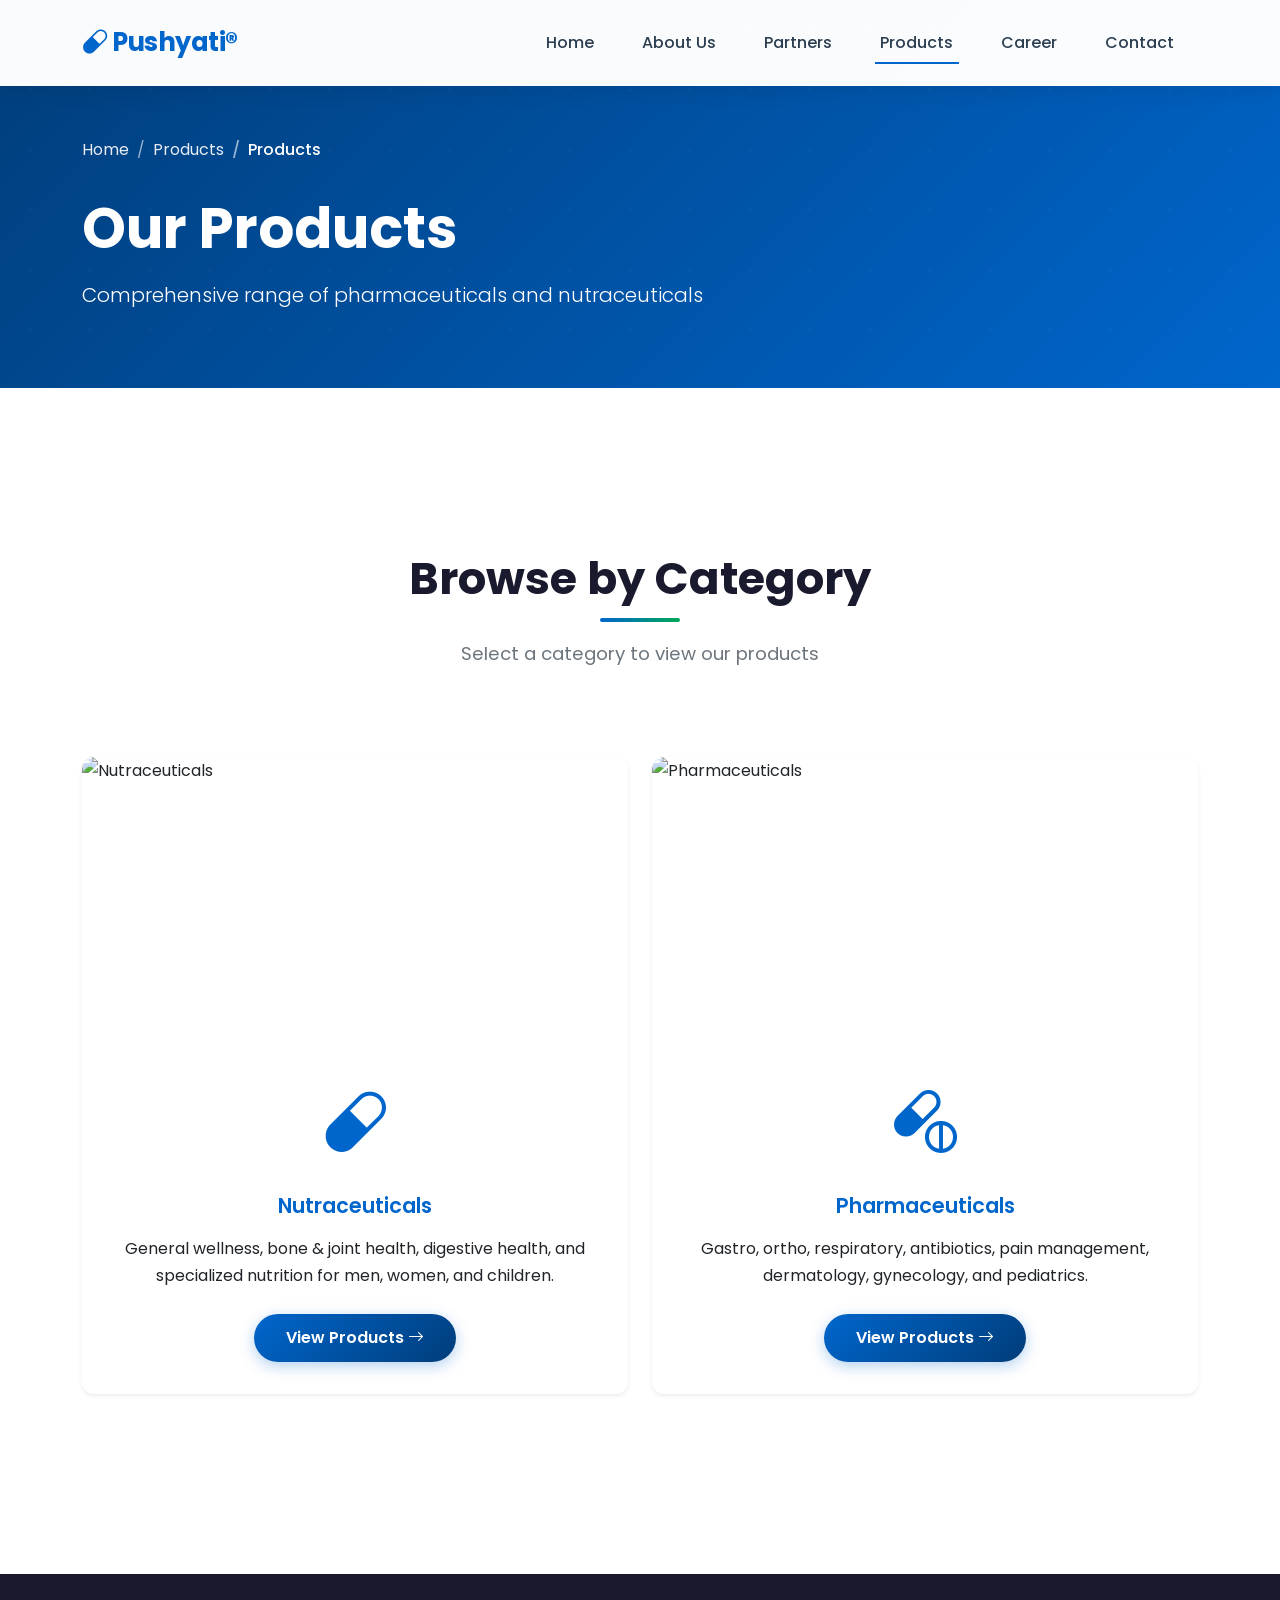
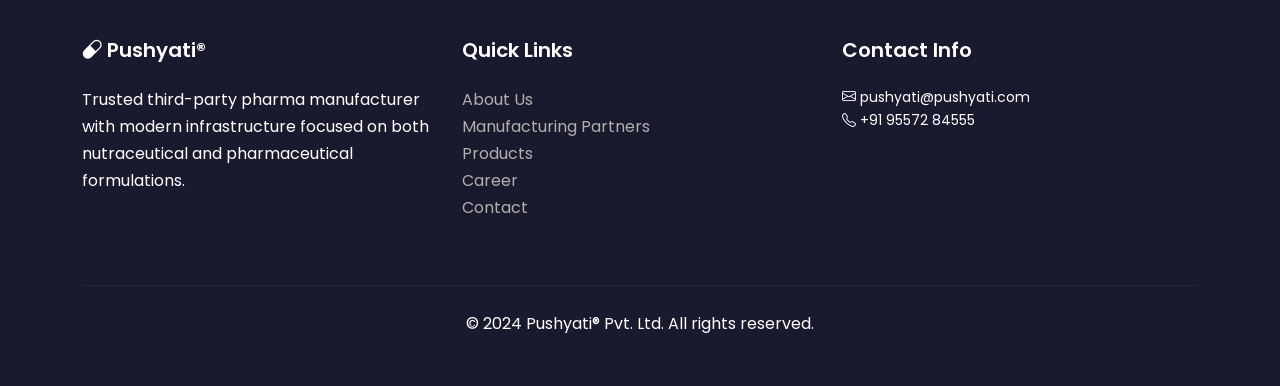
==== commit db58eb01: "Add JSON data management and improve product pages - Created separate products.json file for easy da" ====
--- a/products.html
+++ b/products.html
@@ -53,469 +53,100 @@
                 <nav aria-label="breadcrumb" class="breadcrumb-custom">
                     <ol class="breadcrumb">
                         <li class="breadcrumb-item"><a href="index.html">Home</a></li>
-                        <li class="breadcrumb-item active">Products</li>
+                        <li class="breadcrumb-item" id="breadcrumb-category-link"><a href="products.html">Products</a></li>
+                        <li class="breadcrumb-item active" id="breadcrumb-category">Products</li>
                     </ol>
                 </nav>
-                <h1 class="display-4 fw-bold mb-3">Our Products</h1>
-                <p class="lead">Comprehensive range of pharmaceuticals and nutraceuticals</p>
+                <h1 class="display-4 fw-bold mb-3" id="page-title">Our Products</h1>
+                <p class="lead" id="page-subtitle">Comprehensive range of pharmaceuticals and nutraceuticals</p>
             </div>
         </div>
     </div>
 
-    <!-- Category Tabs -->
-    <section class="section">
+    <!-- Category Page (Default) -->
+    <section class="section" id="category-page">
         <div class="container">
-            <div class="category-tabs">
-                <button class="category-tab active" onclick="showCategory('nutraceuticals')">Nutraceuticals</button>
-                <button class="category-tab" onclick="showCategory('pharmaceuticals')">Pharmaceuticals</button>
-            </div>
-            
-            <!-- Nutraceuticals Category -->
-            <div id="nutraceuticals" class="category-content">
-                <h3 class="mb-5 text-center">Nutraceutical Products</h3>
-                
-                <!-- General Wellness & Immunity -->
-                <div class="mb-5">
-                    <h4 class="mb-4"><i class="bi bi-heart-pulse text-primary"></i> General Wellness & Immunity</h4>
-                    <div class="row">
-                        <div class="col-md-6 col-lg-4 mb-4">
-                            <a href="product-detail.html?product=rebavit-cap" class="product-card">
-                                <img src="https://images.unsplash.com/photo-1584308666744-24d5c474f2ae?w=600&h=400&fit=crop" alt="Rebavit Cap" class="product-image">
-                                <div class="product-card-body">
-                                    <div class="product-category">General Wellness & Immunity</div>
-                                    <h5 class="product-name">Rebavit Cap</h5>
-                                    <p class="product-benefits">Supports general wellness and boosts immunity with essential vitamins and nutrients.</p>
+            <h2 class="section-title">Browse by Category</h2>
+            <p class="section-subtitle">Select a category to view our products</p>
+            
+            <div class="row g-4 mt-4">
+                <div class="col-md-6">
+                    <a href="products.html?category=nutraceuticals" class="category-card-link">
+                        <div class="card category-card h-100 shadow-sm">
+                            <img src="https://images.unsplash.com/photo-1550572017-edd951b55104?w=800&h=600&fit=crop" class="card-img-top" alt="Nutraceuticals">
+                            <div class="card-body text-center">
+                                <div class="category-icon mb-3">
+                                    <i class="bi bi-capsule"></i>
                                 </div>
-                            </a>
+                                <h3 class="card-title">Nutraceuticals</h3>
+                                <p class="card-text">General wellness, bone & joint health, digestive health, and specialized nutrition for men, women, and children.</p>
+                                <div class="mt-4">
+                                    <span class="btn btn-primary">
+                                        View Products <i class="bi bi-arrow-right"></i>
+                                    </span>
+                                </div>
+                            </div>
                         </div>
-                        <div class="col-md-6 col-lg-4 mb-4">
-                            <a href="product-detail.html?product=rebavit-syp" class="product-card">
-                                <img src="https://images.unsplash.com/photo-1550572017-edd951b55104?w=600&h=400&fit=crop" alt="Rebavit Syp" class="product-image">
-                                <div class="product-card-body">
-                                    <div class="product-category">General Wellness & Immunity</div>
-                                    <h5 class="product-name">Rebavit Syp</h5>
-                                    <p class="product-benefits">Liquid formulation for enhanced immunity and overall wellness support.</p>
+                    </a>
+                </div>
+                <div class="col-md-6">
+                    <a href="products.html?category=pharmaceuticals" class="category-card-link">
+                        <div class="card category-card h-100 shadow-sm">
+                            <img src="https://images.unsplash.com/photo-1584308666744-24d5c474f2ae?w=800&h=600&fit=crop" class="card-img-top" alt="Pharmaceuticals">
+                            <div class="card-body text-center">
+                                <div class="category-icon mb-3">
+                                    <i class="bi bi-capsule-pill"></i>
                                 </div>
-                            </a>
+                                <h3 class="card-title">Pharmaceuticals</h3>
+                                <p class="card-text">Gastro, ortho, respiratory, antibiotics, pain management, dermatology, gynecology, and pediatrics.</p>
+                                <div class="mt-4">
+                                    <span class="btn btn-primary">
+                                        View Products <i class="bi bi-arrow-right"></i>
+                                    </span>
+                                </div>
+                            </div>
                         </div>
+                    </a>
+                </div>
+            </div>
+        </div>
+    </section>
+
+    <!-- Product Listing Page -->
+    <section class="section" id="product-listing-page" style="display: none;">
+        <div class="container">
+            <!-- Navigation Bar -->
+            <div class="product-listing-header mb-4">
+                <a href="products.html" class="btn btn-outline-primary mb-3">
+                    <i class="bi bi-arrow-left"></i> Back to Categories
+                </a>
+                <div class="d-flex flex-wrap justify-content-between align-items-center gap-3 mb-4">
+                    <h2 class="section-title mb-0" id="listing-title"></h2>
+                    <div class="product-filters">
+                        <i class="bi bi-search search-icon"></i>
+                        <input type="text" id="product-search" class="form-control" placeholder="Search products...">
                     </div>
                 </div>
-                
-                <!-- Bone & Joint Health -->
-                <div class="mb-5">
-                    <h4 class="mb-4"><i class="bi bi-bone text-primary"></i> Bone & Joint Health</h4>
-                    <div class="row">
-                        <div class="col-md-6 col-lg-4 mb-4">
-                            <a href="product-detail.html?product=calciblis" class="product-card">
-                                <img src="https://images.unsplash.com/photo-1576091160550-2173dba999ef?w=600&h=400&fit=crop" alt="Calciblis" class="product-image">
-                                <div class="product-card-body">
-                                    <div class="product-category">Bone & Joint Health</div>
-                                    <h5 class="product-name">Calciblis</h5>
-                                    <p class="product-benefits">Promotes bone strength and joint health with essential calcium and minerals.</p>
-                                </div>
-                            </a>
-                        </div>
-                        <div class="col-md-6 col-lg-4 mb-4">
-                            <a href="product-detail.html?product=ostoreph" class="product-card">
-                                <img src="https://images.unsplash.com/photo-1587854692152-cbe660dbde88?w=600&h=400&fit=crop" alt="Ostoreph" class="product-image">
-                                <div class="product-card-body">
-                                    <div class="product-category">Bone & Joint Health</div>
-                                    <h5 class="product-name">Ostoreph</h5>
-                                    <p class="product-benefits">Advanced formula for bone density and joint mobility support.</p>
-                                </div>
-                            </a>
-                        </div>
-                    </div>
+            </div>
+            
+            <!-- Subcategory Filter Pills -->
+            <div class="subcategory-filters-container mb-4" id="subcategory-filters-container" style="display: none;">
+                <div class="subcategory-filters" id="subcategory-filters">
+                    <button class="filter-pill active" data-subcategory="all">
+                        <i class="bi bi-grid-3x3-gap me-2"></i>All Products
+                    </button>
                 </div>
-                
-                <!-- Digestive & Liver Health -->
-                <div class="mb-5">
-                    <h4 class="mb-4"><i class="bi bi-stomach text-primary"></i> Digestive & Liver Health</h4>
-                    <div class="row">
-                        <div class="col-md-6 col-lg-4 mb-4">
-                            <a href="product-detail.html?product=livoreph-xt-nutra" class="product-card">
-                                <img src="https://images.unsplash.com/photo-1559757148-5c350d0d3c56?w=600&h=400&fit=crop" alt="Livoreph XT" class="product-image">
-                                <div class="product-card-body">
-                                    <div class="product-category">Digestive & Liver Health</div>
-                                    <h5 class="product-name">Livoreph XT</h5>
-                                    <p class="product-benefits">Supports liver function and digestive health with natural ingredients.</p>
-                                </div>
-                            </a>
-                        </div>
-                    </div>
-                </div>
-                
-                <!-- Women's Wellness -->
-                <div class="mb-5">
-                    <h4 class="mb-4"><i class="bi bi-gender-female text-primary"></i> Women's Wellness</h4>
-                    <div class="row">
-                        <div class="col-md-6 col-lg-4 mb-4">
-                            <a href="product-detail.html?product=pusabam-q10" class="product-card">
-                                <img src="https://images.unsplash.com/photo-1559757148-5c350d0d3c56?w=600&h=400&fit=crop" alt="Pusabam Q10" class="product-image">
-                                <div class="product-card-body">
-                                    <div class="product-category">Women's Wellness</div>
-                                    <h5 class="product-name">Pusabam Q10</h5>
-                                    <p class="product-benefits">Coenzyme Q10 formulation for women's health and wellness.</p>
-                                </div>
-                            </a>
-                        </div>
-                        <div class="col-md-6 col-lg-4 mb-4">
-                            <a href="product-detail.html?product=feronent-ls" class="product-card">
-                                <img src="https://images.unsplash.com/photo-1584308666744-24d5c474f2ae?w=600&h=400&fit=crop" alt="Feronent LS" class="product-image">
-                                <div class="product-card-body">
-                                    <div class="product-category">Women's Wellness</div>
-                                    <h5 class="product-name">Feronent LS</h5>
-                                    <p class="product-benefits">Specialized formula for women's nutritional needs and wellness.</p>
-                                </div>
-                            </a>
-                        </div>
-                    </div>
-                </div>
-                
-                <!-- Men's Wellness -->
-                <div class="mb-5">
-                    <h4 class="mb-4"><i class="bi bi-gender-male text-primary"></i> Men's Wellness</h4>
-                    <div class="row">
-                        <div class="col-md-6 col-lg-4 mb-4">
-                            <a href="product-detail.html?product=pusabam-q10-men" class="product-card">
-                                <img src="https://images.unsplash.com/photo-1550572017-edd951b55104?w=600&h=400&fit=crop" alt="Pusabam Q10" class="product-image">
-                                <div class="product-card-body">
-                                    <div class="product-category">Men's Wellness</div>
-                                    <h5 class="product-name">Pusabam Q10</h5>
-                                    <p class="product-benefits">Coenzyme Q10 for men's health, energy, and vitality support.</p>
-                                </div>
-                            </a>
-                        </div>
-                    </div>
-                </div>
-                
-                <!-- Pediatric Nutrition -->
-                <div class="mb-5">
-                    <h4 class="mb-4"><i class="bi bi-heart text-primary"></i> Pediatric Nutrition</h4>
-                    <div class="row">
-                        <div class="col-md-6 col-lg-4 mb-4">
-                            <a href="product-detail.html?product=rebavit-syp-ped" class="product-card">
-                                <img src="https://images.unsplash.com/photo-1576091160399-112ba8d25d1f?w=600&h=400&fit=crop" alt="Rebavit Syp" class="product-image">
-                                <div class="product-card-body">
-                                    <div class="product-category">Pediatric Nutrition</div>
-                                    <h5 class="product-name">Rebavit Syp</h5>
-                                    <p class="product-benefits">Specially formulated for children's nutritional needs and growth support.</p>
-                                </div>
-                            </a>
-                        </div>
-                    </div>
-                </div>
-            </div>
-            
-            <!-- Pharmaceuticals Category -->
-            <div id="pharmaceuticals" class="category-content" style="display: none;">
-                <h3 class="mb-5 text-center">Pharmaceutical Products</h3>
-                
-                <!-- Gastro -->
-                <div class="mb-5">
-                    <h4 class="mb-4"><i class="bi bi-stomach text-primary"></i> Gastro</h4>
-                    <div class="row">
-                        <div class="col-md-6 col-lg-4 mb-4">
-                            <a href="product-detail.html?product=livoreph-s" class="product-card">
-                                <img src="https://images.unsplash.com/photo-1559757148-5c350d0d3c56?w=600&h=400&fit=crop" alt="Livoreph S" class="product-image">
-                                <div class="product-card-body">
-                                    <div class="product-category">Gastro</div>
-                                    <h5 class="product-name">Livoreph S</h5>
-                                    <p class="product-benefits">Liver support and digestive health management.</p>
-                                </div>
-                            </a>
-                        </div>
-                        <div class="col-md-6 col-lg-4 mb-4">
-                            <a href="product-detail.html?product=livoreph-xt" class="product-card">
-                                <img src="https://images.unsplash.com/photo-1584308666744-24d5c474f2ae?w=600&h=400&fit=crop" alt="Livoreph XT" class="product-image">
-                                <div class="product-card-body">
-                                    <div class="product-category">Gastro</div>
-                                    <h5 class="product-name">Livoreph XT</h5>
-                                    <p class="product-benefits">Advanced liver and digestive system support.</p>
-                                </div>
-                            </a>
-                        </div>
-                        <div class="col-md-6 col-lg-4 mb-4">
-                            <a href="product-detail.html?product=rebezod-d" class="product-card">
-                                <img src="https://images.unsplash.com/photo-1550572017-edd951b55104?w=600&h=400&fit=crop" alt="Rebezod D" class="product-image">
-                                <div class="product-card-body">
-                                    <div class="product-category">Gastro</div>
-                                    <h5 class="product-name">Rebezod D</h5>
-                                    <p class="product-benefits">Gastrointestinal health and acid management.</p>
-                                </div>
-                            </a>
-                        </div>
-                        <div class="col-md-6 col-lg-4 mb-4">
-                            <a href="product-detail.html?product=tudopan-dsr" class="product-card">
-                                <img src="https://images.unsplash.com/photo-1576091160550-2173dba999ef?w=600&h=400&fit=crop" alt="Tudopan DSR" class="product-image">
-                                <div class="product-card-body">
-                                    <div class="product-category">Gastro</div>
-                                    <h5 class="product-name">Tudopan DSR</h5>
-                                    <p class="product-benefits">Delayed-release formulation for gastric protection.</p>
-                                </div>
-                            </a>
-                        </div>
-                        <div class="col-md-6 col-lg-4 mb-4">
-                            <a href="product-detail.html?product=rebezod-ls" class="product-card">
-                                <img src="https://images.unsplash.com/photo-1587854692152-cbe660dbde88?w=600&h=400&fit=crop" alt="Rebezod LS" class="product-image">
-                                <div class="product-card-body">
-                                    <div class="product-category">Gastro</div>
-                                    <h5 class="product-name">Rebezod LS</h5>
-                                    <p class="product-benefits">Gastrointestinal comfort and digestive support.</p>
-                                </div>
-                            </a>
-                        </div>
-                        <div class="col-md-6 col-lg-4 mb-4">
-                            <a href="product-detail.html?product=puwarbit" class="product-card">
-                                <img src="https://images.unsplash.com/photo-1559757148-5c350d0d3c56?w=600&h=400&fit=crop" alt="Puwarbit" class="product-image">
-                                <div class="product-card-body">
-                                    <div class="product-category">Gastro</div>
-                                    <h5 class="product-name">Puwarbit</h5>
-                                    <p class="product-benefits">Digestive enzyme and gut health support.</p>
-                                </div>
-                            </a>
-                        </div>
-                        <div class="col-md-6 col-lg-4 mb-4">
-                            <a href="product-detail.html?product=lanoson" class="product-card">
-                                <img src="https://images.unsplash.com/photo-1584308666744-24d5c474f2ae?w=600&h=400&fit=crop" alt="Lanoson" class="product-image">
-                                <div class="product-card-body">
-                                    <div class="product-category">Gastro</div>
-                                    <h5 class="product-name">Lanoson</h5>
-                                    <p class="product-benefits">Liver function support and hepatoprotection.</p>
-                                </div>
-                            </a>
-                        </div>
-                    </div>
-                </div>
-                
-                <!-- Ortho -->
-                <div class="mb-5">
-                    <h4 class="mb-4"><i class="bi bi-bone text-primary"></i> Ortho</h4>
-                    <div class="row">
-                        <div class="col-md-6 col-lg-4 mb-4">
-                            <a href="product-detail.html?product=ostoreph-pharma" class="product-card">
-                                <img src="https://images.unsplash.com/photo-1576091160550-2173dba999ef?w=600&h=400&fit=crop" alt="Ostoreph" class="product-image">
-                                <div class="product-card-body">
-                                    <div class="product-category">Ortho</div>
-                                    <h5 class="product-name">Ostoreph</h5>
-                                    <p class="product-benefits">Bone health and orthopedic support.</p>
-                                </div>
-                            </a>
-                        </div>
-                        <div class="col-md-6 col-lg-4 mb-4">
-                            <a href="product-detail.html?product=calciblis-pharma" class="product-card">
-                                <img src="https://images.unsplash.com/photo-1587854692152-cbe660dbde88?w=600&h=400&fit=crop" alt="Calciblis" class="product-image">
-                                <div class="product-card-body">
-                                    <div class="product-category">Ortho</div>
-                                    <h5 class="product-name">Calciblis</h5>
-                                    <p class="product-benefits">Calcium and bone strength support.</p>
-                                </div>
-                            </a>
-                        </div>
-                    </div>
-                </div>
-                
-                <!-- Respiratory & Pulmonology -->
-                <div class="mb-5">
-                    <h4 class="mb-4"><i class="bi bi-lungs text-primary"></i> Respiratory & Pulmonology</h4>
-                    <div class="row">
-                        <div class="col-md-6 col-lg-4 mb-4">
-                            <a href="product-detail.html?product=montireph-lc" class="product-card">
-                                <img src="https://images.unsplash.com/photo-1559757148-5c350d0d3c56?w=600&h=400&fit=crop" alt="Montireph LC" class="product-image">
-                                <div class="product-card-body">
-                                    <div class="product-category">Respiratory & Pulmonology</div>
-                                    <h5 class="product-name">Montireph LC</h5>
-                                    <p class="product-benefits">Respiratory health and lung function support.</p>
-                                </div>
-                            </a>
-                        </div>
-                        <div class="col-md-6 col-lg-4 mb-4">
-                            <a href="product-detail.html?product=montireph-lc-jr" class="product-card">
-                                <img src="https://images.unsplash.com/photo-1584308666744-24d5c474f2ae?w=600&h=400&fit=crop" alt="Montireph LC Jr" class="product-image">
-                                <div class="product-card-body">
-                                    <div class="product-category">Respiratory & Pulmonology</div>
-                                    <h5 class="product-name">Montireph LC Jr</h5>
-                                    <p class="product-benefits">Pediatric respiratory health support.</p>
-                                </div>
-                            </a>
-                        </div>
-                        <div class="col-md-6 col-lg-4 mb-4">
-                            <a href="product-detail.html?product=pusalo-bm" class="product-card">
-                                <img src="https://images.unsplash.com/photo-1550572017-edd951b55104?w=600&h=400&fit=crop" alt="Pusalo BM" class="product-image">
-                                <div class="product-card-body">
-                                    <div class="product-category">Respiratory & Pulmonology</div>
-                                    <h5 class="product-name">Pusalo BM</h5>
-                                    <p class="product-benefits">Bronchial management and respiratory relief.</p>
-                                </div>
-                            </a>
-                        </div>
-                        <div class="col-md-6 col-lg-4 mb-4">
-                            <a href="product-detail.html?product=tudokof-dx" class="product-card">
-                                <img src="https://images.unsplash.com/photo-1576091160550-2173dba999ef?w=600&h=400&fit=crop" alt="Tudokof DX" class="product-image">
-                                <div class="product-card-body">
-                                    <div class="product-category">Respiratory & Pulmonology</div>
-                                    <h5 class="product-name">Tudokof DX</h5>
-                                    <p class="product-benefits">Cough and respiratory symptom management.</p>
-                                </div>
-                            </a>
-                        </div>
-                        <div class="col-md-6 col-lg-4 mb-4">
-                            <a href="product-detail.html?product=tudokof-ls" class="product-card">
-                                <img src="https://images.unsplash.com/photo-1587854692152-cbe660dbde88?w=600&h=400&fit=crop" alt="Tudokof LS" class="product-image">
-                                <div class="product-card-body">
-                                    <div class="product-category">Respiratory & Pulmonology</div>
-                                    <h5 class="product-name">Tudokof LS</h5>
-                                    <p class="product-benefits">Long-acting cough and respiratory support.</p>
-                                </div>
-                            </a>
-                        </div>
-                    </div>
-                </div>
-                
-                <!-- Antibiotics -->
-                <div class="mb-5">
-                    <h4 class="mb-4"><i class="bi bi-shield-check text-primary"></i> Antibiotics</h4>
-                    <div class="row">
-                        <div class="col-md-6 col-lg-4 mb-4">
-                            <a href="product-detail.html?product=obioreph-ms" class="product-card">
-                                <img src="https://images.unsplash.com/photo-1559757148-5c350d0d3c56?w=600&h=400&fit=crop" alt="Obioreph MS" class="product-image">
-                                <div class="product-card-body">
-                                    <div class="product-category">Antibiotics</div>
-                                    <h5 class="product-name">Obioreph MS</h5>
-                                    <p class="product-benefits">Broad-spectrum antibiotic for bacterial infections.</p>
-                                </div>
-                            </a>
-                        </div>
-                        <div class="col-md-6 col-lg-4 mb-4">
-                            <a href="product-detail.html?product=obioreph-oz" class="product-card">
-                                <img src="https://images.unsplash.com/photo-1584308666744-24d5c474f2ae?w=600&h=400&fit=crop" alt="Obioreph OZ" class="product-image">
-                                <div class="product-card-body">
-                                    <div class="product-category">Antibiotics</div>
-                                    <h5 class="product-name">Obioreph OZ</h5>
-                                    <p class="product-benefits">Combination antibiotic for effective treatment.</p>
-                                </div>
-                            </a>
-                        </div>
-                        <div class="col-md-6 col-lg-4 mb-4">
-                            <a href="product-detail.html?product=pusaclav-625" class="product-card">
-                                <img src="https://images.unsplash.com/photo-1550572017-edd951b55104?w=600&h=400&fit=crop" alt="Pusaclav 625" class="product-image">
-                                <div class="product-card-body">
-                                    <div class="product-category">Antibiotics</div>
-                                    <h5 class="product-name">Pusaclav 625</h5>
-                                    <p class="product-benefits">Amoxicillin-clavulanate combination therapy.</p>
-                                </div>
-                            </a>
-                        </div>
-                        <div class="col-md-6 col-lg-4 mb-4">
-                            <a href="product-detail.html?product=pusapod-cv" class="product-card">
-                                <img src="https://images.unsplash.com/photo-1576091160550-2173dba999ef?w=600&h=400&fit=crop" alt="Pusapod CV" class="product-image">
-                                <div class="product-card-body">
-                                    <div class="product-category">Antibiotics</div>
-                                    <h5 class="product-name">Pusapod CV</h5>
-                                    <p class="product-benefits">Cephalosporin antibiotic for bacterial infections.</p>
-                                </div>
-                            </a>
-                        </div>
-                        <div class="col-md-6 col-lg-4 mb-4">
-                            <a href="product-detail.html?product=pusapod-cv-jr" class="product-card">
-                                <img src="https://images.unsplash.com/photo-1587854692152-cbe660dbde88?w=600&h=400&fit=crop" alt="Pusapod CV Jr" class="product-image">
-                                <div class="product-card-body">
-                                    <div class="product-category">Antibiotics</div>
-                                    <h5 class="product-name">Pusapod CV Jr</h5>
-                                    <p class="product-benefits">Pediatric antibiotic formulation.</p>
-                                </div>
-                            </a>
-                        </div>
-                    </div>
-                </div>
-                
-                <!-- Pain Management -->
-                <div class="mb-5">
-                    <h4 class="mb-4"><i class="bi bi-heart-pulse text-primary"></i> Pain Management</h4>
-                    <div class="row">
-                        <div class="col-md-6 col-lg-4 mb-4">
-                            <a href="product-detail.html?product=pusadol-sp" class="product-card">
-                                <img src="https://images.unsplash.com/photo-1559757148-5c350d0d3c56?w=600&h=400&fit=crop" alt="Pusadol SP" class="product-image">
-                                <div class="product-card-body">
-                                    <div class="product-category">Pain Management</div>
-                                    <h5 class="product-name">Pusadol SP</h5>
-                                    <p class="product-benefits">Effective pain relief and management.</p>
-                                </div>
-                            </a>
-                        </div>
-                    </div>
-                </div>
-                
-                <!-- Dermatology -->
-                <div class="mb-5">
-                    <h4 class="mb-4"><i class="bi bi-droplet text-primary"></i> Dermatology</h4>
-                    <div class="row">
-                        <div class="col-md-6 col-lg-4 mb-4">
-                            <a href="product-detail.html?product=mupizen" class="product-card">
-                                <img src="https://images.unsplash.com/photo-1584308666744-24d5c474f2ae?w=600&h=400&fit=crop" alt="Mupizen" class="product-image">
-                                <div class="product-card-body">
-                                    <div class="product-category">Dermatology</div>
-                                    <h5 class="product-name">Mupizen</h5>
-                                    <p class="product-benefits">Topical treatment for skin conditions.</p>
-                                </div>
-                            </a>
-                        </div>
-                    </div>
-                </div>
-                
-                <!-- Gynae -->
-                <div class="mb-5">
-                    <h4 class="mb-4"><i class="bi bi-gender-female text-primary"></i> Gynae</h4>
-                    <div class="row">
-                        <div class="col-md-6 col-lg-4 mb-4">
-                            <a href="product-detail.html?product=femaguterone-d" class="product-card">
-                                <img src="https://images.unsplash.com/photo-1550572017-edd951b55104?w=600&h=400&fit=crop" alt="Femaguterone D" class="product-image">
-                                <div class="product-card-body">
-                                    <div class="product-category">Gynae</div>
-                                    <h5 class="product-name">Femaguterone D</h5>
-                                    <p class="product-benefits">Women's health and gynecological support.</p>
-                                </div>
-                            </a>
-                        </div>
-                        <div class="col-md-6 col-lg-4 mb-4">
-                            <a href="product-detail.html?product=pusabtam-q10" class="product-card">
-                                <img src="https://images.unsplash.com/photo-1576091160550-2173dba999ef?w=600&h=400&fit=crop" alt="Pusabtam Q10" class="product-image">
-                                <div class="product-card-body">
-                                    <div class="product-category">Gynae</div>
-                                    <h5 class="product-name">Pusabtam Q10</h5>
-                                    <p class="product-benefits">Coenzyme Q10 for women's wellness.</p>
-                                </div>
-                            </a>
-                        </div>
-                        <div class="col-md-6 col-lg-4 mb-4">
-                            <a href="product-detail.html?product=feronext-ls" class="product-card">
-                                <img src="https://images.unsplash.com/photo-1587854692152-cbe660dbde88?w=600&h=400&fit=crop" alt="Feronext LS" class="product-image">
-                                <div class="product-card-body">
-                                    <div class="product-category">Gynae</div>
-                                    <h5 class="product-name">Feronext LS</h5>
-                                    <p class="product-benefits">Specialized gynecological health support.</p>
-                                </div>
-                            </a>
-                        </div>
-                    </div>
-                </div>
-                
-                <!-- Pediatrics -->
-                <div class="mb-5">
-                    <h4 class="mb-4"><i class="bi bi-heart text-primary"></i> Pediatrics</h4>
-                    <div class="row">
-                        <div class="col-md-6 col-lg-4 mb-4">
-                            <a href="product-detail.html?product=lanozen" class="product-card">
-                                <img src="https://images.unsplash.com/photo-1559757148-5c350d0d3c56?w=600&h=400&fit=crop" alt="Lanozen" class="product-image">
-                                <div class="product-card-body">
-                                    <div class="product-category">Pediatrics</div>
-                                    <h5 class="product-name">Lanozen</h5>
-                                    <p class="product-benefits">Pediatric liver and digestive support.</p>
-                                </div>
-                            </a>
-                        </div>
-                    </div>
-                </div>
+            </div>
+            
+            <div class="row g-4" id="product-grid">
+                <!-- Products will be dynamically inserted here -->
+            </div>
+            
+            <!-- No Results Message -->
+            <div id="no-results" class="text-center py-5" style="display: none;">
+                <i class="bi bi-search" style="font-size: 4rem; color: var(--text-light);"></i>
+                <h4 class="mt-3">No products found</h4>
+                <p class="text-muted">Try adjusting your search or filter criteria</p>
             </div>
         </div>
     </section>
@@ -557,32 +188,562 @@
 
     <script src="https://cdn.jsdelivr.net/npm/bootstrap@5.3.2/dist/js/bootstrap.bundle.min.js"></script>
     <script>
-        // Category Toggle Function
-        function showCategory(category) {
-            document.querySelectorAll('.category-content').forEach(content => {
-                content.style.display = 'none';
-            });
-            document.querySelectorAll('.category-tab').forEach(tab => {
-                tab.classList.remove('active');
-            });
-            document.getElementById(category).style.display = 'block';
-            event.target.classList.add('active');
-        }
-        
-        // Check URL parameter for category
-        const urlParams = new URLSearchParams(window.location.search);
-        const category = urlParams.get('category');
-        if (category === 'pharmaceuticals') {
-            showCategory('pharmaceuticals');
-            document.querySelectorAll('.category-tab').forEach(tab => {
-                if (tab.textContent.includes('Pharmaceuticals')) {
-                    tab.classList.add('active');
-                } else {
-                    tab.classList.remove('active');
+        // Global variables
+        let productsData = null;
+        let products = [];
+        
+        // Load product data from JSON file
+        async function loadProductData() {
+            // Try fetch first (works on real web servers - http/https)
+            try {
+                const response = await fetch('data/products.json');
+                if (response.ok) {
+                    productsData = await response.json();
+                    products = productsData.products;
+                    initializePage();
+                    return;
+                }
+            } catch (error) {
+                console.warn('Fetch failed, trying XMLHttpRequest:', error);
+            }
+            
+            // Fallback: Use XMLHttpRequest (works with file:// protocol for local development)
+            const xhr = new XMLHttpRequest();
+            xhr.open('GET', 'data/products.json', true);
+            xhr.onreadystatechange = function() {
+                if (xhr.readyState === 4) {
+                    if (xhr.status === 200 || xhr.status === 0) { // 0 for file:// protocol
+                        try {
+                            productsData = JSON.parse(xhr.responseText);
+                            products = productsData.products;
+                            initializePage();
+                        } catch (parseError) {
+                            console.error('Error parsing JSON:', parseError);
+                            showError('Failed to parse product data. Please check the JSON file format.');
+                        }
+                    } else {
+                        console.error('Failed to load JSON file. Status:', xhr.status);
+                        showError('Failed to load product data.');
+                    }
+                }
+            };
+            xhr.onerror = function() {
+                console.error('Network error loading JSON file');
+                showError('Network error loading product data.');
+            };
+            xhr.send(null);
+        }
+        
+        function showError(message) {
+            const errorMsg = message || 'Error loading products.';
+            // Show error message
+            const productGrid = document.getElementById('product-grid');
+            if (productGrid) {
+                productGrid.innerHTML = `<div class="col-12 text-center py-5">
+                    <p class="text-danger">${errorMsg}</p>
+                    <p class="text-muted small mt-2">Please refresh the page or contact support if the problem persists.</p>
+                </div>`;
+            }
+            // Make sure category page is visible if there's an error
+            const categoryPage = document.getElementById('category-page');
+            const listingPage = document.getElementById('product-listing-page');
+            if (categoryPage) categoryPage.style.display = 'block';
+            if (listingPage) listingPage.style.display = 'none';
+        }
+        
+        function initializePage() {
+            // Get category from URL
+            const urlParams = new URLSearchParams(window.location.search);
+            const category = urlParams.get('category');
+            
+            if (category) {
+                // Show product listing page
+                document.getElementById('category-page').style.display = 'none';
+                document.getElementById('product-listing-page').style.display = 'block';
+                
+                // Filter products by category
+                const filteredProducts = products.filter(p => p.category === category);
+                
+                // Update page title and breadcrumb
+                const categoryName = category === 'nutraceuticals' ? 'Nutraceuticals' : 'Pharmaceuticals';
+                document.getElementById('page-title').textContent = categoryName + ' Products';
+                document.getElementById('page-subtitle').textContent = `Browse our ${categoryName.toLowerCase()} products`;
+                document.getElementById('listing-title').textContent = categoryName + ' Products';
+                document.getElementById('breadcrumb-category').textContent = categoryName;
+                document.getElementById('breadcrumb-category-link').innerHTML = `<a href="products.html">Products</a>`;
+                
+                // Group products by subcategory
+                const groupedProducts = {};
+                filteredProducts.forEach(product => {
+                    if (!groupedProducts[product.subcategory]) {
+                        groupedProducts[product.subcategory] = [];
+                    }
+                    groupedProducts[product.subcategory].push(product);
+                });
+                
+                // Render products
+                const productGrid = document.getElementById('product-grid');
+                productGrid.innerHTML = '';
+                
+                // Create subcategory filter pills
+                const subcategoryFiltersContainer = document.getElementById('subcategory-filters-container');
+                const subcategoryFilters = document.getElementById('subcategory-filters');
+                const allSubcategories = Object.keys(groupedProducts);
+                if (allSubcategories.length > 1) {
+                    subcategoryFiltersContainer.style.display = 'block';
+                    // Add click handler to "All" button
+                    const allPill = subcategoryFilters.querySelector('[data-subcategory="all"]');
+                    if (allPill) {
+                        allPill.addEventListener('click', () => filterBySubcategory('all'));
+                    }
+                    // Add other subcategory pills
+                    allSubcategories.forEach(subcategory => {
+                        const pill = document.createElement('button');
+                        pill.className = 'filter-pill';
+                        pill.innerHTML = `<i class="bi bi-tag-fill me-2"></i>${subcategory}`;
+                        pill.setAttribute('data-subcategory', subcategory);
+                        pill.addEventListener('click', () => filterBySubcategory(subcategory));
+                        subcategoryFilters.appendChild(pill);
+                    });
+                }
+                
+                // Store products for filtering
+                window.allProducts = filteredProducts;
+                window.groupedProducts = groupedProducts;
+                
+                // Render products
+                renderProducts(groupedProducts);
+                
+                // Setup search functionality
+                const searchInput = document.getElementById('product-search');
+                if (searchInput) {
+                    searchInput.addEventListener('input', handleSearch);
+                }
+            } else {
+                // Show category page
+                document.getElementById('category-page').style.display = 'block';
+                document.getElementById('product-listing-page').style.display = 'none';
+            }
+        }
+        
+        function renderProducts(groupedProductsToRender) {
+            const productGrid = document.getElementById('product-grid');
+            const noResults = document.getElementById('no-results');
+            productGrid.innerHTML = '';
+            
+            let hasProducts = false;
+            
+            Object.keys(groupedProductsToRender).forEach(subcategory => {
+                if (groupedProductsToRender[subcategory].length > 0) {
+                    hasProducts = true;
+                    // Add subcategory header
+                    const subcategoryHeader = document.createElement('div');
+                    subcategoryHeader.className = 'col-12 mb-4 mt-4';
+                    subcategoryHeader.setAttribute('data-subcategory', subcategory);
+                    subcategoryHeader.innerHTML = `
+                        <div class="subcategory-header">
+                            <h4 class="mb-0">
+                                <i class="bi bi-tag-fill text-primary"></i> ${subcategory}
+                            </h4>
+                            <span class="product-count-badge">${groupedProductsToRender[subcategory].length} products</span>
+                        </div>
+                    `;
+                    productGrid.appendChild(subcategoryHeader);
+                    
+                    // Add products in this subcategory
+                    groupedProductsToRender[subcategory].forEach(product => {
+                        const productCard = document.createElement('div');
+                        productCard.className = 'col-md-6 col-lg-4 mb-4';
+                        productCard.setAttribute('data-subcategory', product.subcategory);
+                        productCard.setAttribute('data-product-name', product.name.toLowerCase());
+                        productCard.innerHTML = `
+                            <a href="product-detail.html?product=${product.id}&category=${product.category}" class="product-card">
+                                <div class="product-image-wrapper">
+                                    <img src="${product.image}" alt="${product.name}" class="product-image">
+                                    <div class="product-overlay">
+                                        <span class="btn btn-light">View Details <i class="bi bi-arrow-right"></i></span>
+                                    </div>
+                                </div>
+                                <div class="product-card-body">
+                                    <div class="product-category-badge">${product.subcategory}</div>
+                                    <h5 class="product-name">${product.name}</h5>
+                                    <p class="product-benefits">${product.description}</p>
+                                    <div class="product-footer">
+                                        <span class="btn btn-sm btn-primary">View Details <i class="bi bi-arrow-right"></i></span>
+                                    </div>
+                                </div>
+                            </a>
+                        `;
+                        productGrid.appendChild(productCard);
+                    });
                 }
             });
-        }
+            
+            noResults.style.display = hasProducts ? 'none' : 'block';
+        }
+        
+        function filterBySubcategory(subcategory) {
+            // Update active pill
+            document.querySelectorAll('.filter-pill').forEach(pill => {
+                pill.classList.remove('active');
+                if (pill.getAttribute('data-subcategory') === subcategory || 
+                    (subcategory === 'all' && pill.getAttribute('data-subcategory') === 'all')) {
+                    pill.classList.add('active');
+                }
+            });
+            
+            // Filter products
+            if (subcategory === 'all') {
+                renderProducts(window.groupedProducts);
+            } else {
+                const filtered = {};
+                filtered[subcategory] = window.groupedProducts[subcategory] || [];
+                renderProducts(filtered);
+            }
+        }
+        
+        function handleSearch(event) {
+            const searchTerm = event.target.value.toLowerCase().trim();
+            const filtered = {};
+            
+            Object.keys(window.groupedProducts).forEach(subcategory => {
+                const matchingProducts = window.groupedProducts[subcategory].filter(product => 
+                    product.name.toLowerCase().includes(searchTerm) ||
+                    product.description.toLowerCase().includes(searchTerm) ||
+                    product.subcategory.toLowerCase().includes(searchTerm)
+                );
+                
+                if (matchingProducts.length > 0) {
+                    filtered[subcategory] = matchingProducts;
+                }
+            });
+            
+            renderProducts(filtered);
+        }
+        
+        // Initialize on page load
+        loadProductData();
     </script>
+    <style>
+        /* Category Cards */
+        .category-card {
+            transition: all 0.4s cubic-bezier(0.175, 0.885, 0.32, 1.275);
+            border: none;
+            overflow: hidden;
+            position: relative;
+        }
+        .category-card::before {
+            content: '';
+            position: absolute;
+            top: 0;
+            left: 0;
+            right: 0;
+            bottom: 0;
+            background: linear-gradient(135deg, rgba(0,102,204,0.1), rgba(0,61,122,0.1));
+            opacity: 0;
+            transition: opacity 0.4s;
+            z-index: 1;
+        }
+        .category-card:hover::before {
+            opacity: 1;
+        }
+        .category-card:hover {
+            transform: translateY(-10px) scale(1.02);
+            box-shadow: 0 15px 40px rgba(0,102,204,0.25) !important;
+        }
+        .category-card-link {
+            text-decoration: none;
+            color: inherit;
+        }
+        .category-card-link:hover {
+            text-decoration: none;
+            color: inherit;
+        }
+        .category-icon {
+            font-size: 4rem;
+            color: var(--primary-color, #0066cc);
+            transition: transform 0.4s;
+        }
+        .category-card:hover .category-icon {
+            transform: scale(1.1) rotate(5deg);
+        }
+        .category-card .card-img-top {
+            height: 280px;
+            object-fit: cover;
+            transition: transform 0.4s;
+        }
+        .category-card:hover .card-img-top {
+            transform: scale(1.1);
+        }
+        
+        /* Product Listing Header */
+        .product-listing-header {
+            background: linear-gradient(135deg, #f8f9fa, #e9ecef);
+            padding: 2rem;
+            border-radius: 15px;
+            margin-bottom: 2rem;
+        }
+        
+        /* Subcategory Filters Container */
+        .subcategory-filters-container {
+            margin-bottom: 2rem;
+        }
+        
+        /* Subcategory Filters */
+        .subcategory-filters {
+            display: flex;
+            flex-wrap: wrap;
+            gap: 1rem;
+            padding: 1.75rem 1.5rem 1.5rem;
+            background: linear-gradient(135deg, #f8f9fa, #ffffff);
+            border-radius: 15px;
+            box-shadow: 0 4px 20px rgba(0,0,0,0.08);
+            border: 1px solid rgba(0,102,204,0.1);
+            position: relative;
+        }
+        .subcategory-filters::before {
+            content: 'Filter by Category';
+            position: absolute;
+            top: -12px;
+            left: 20px;
+            background: white;
+            padding: 0 1rem;
+            font-size: 0.85rem;
+            font-weight: 700;
+            color: var(--primary-color);
+            text-transform: uppercase;
+            letter-spacing: 0.5px;
+        }
+        .filter-pill {
+            padding: 0.85rem 2rem;
+            border: 2px solid var(--gray-light);
+            background: white;
+            border-radius: 30px;
+            font-weight: 600;
+            font-size: 0.95rem;
+            color: var(--text-dark);
+            transition: all 0.3s cubic-bezier(0.175, 0.885, 0.32, 1.275);
+            cursor: pointer;
+            position: relative;
+            overflow: hidden;
+            min-height: 48px;
+            display: inline-flex;
+            align-items: center;
+            justify-content: center;
+            box-shadow: 0 2px 8px rgba(0,0,0,0.05);
+        }
+        .filter-pill::before {
+            content: '';
+            position: absolute;
+            top: 0;
+            left: -100%;
+            width: 100%;
+            height: 100%;
+            background: linear-gradient(90deg, transparent, rgba(255,255,255,0.3), transparent);
+            transition: left 0.5s;
+        }
+        .filter-pill:hover::before {
+            left: 100%;
+        }
+        .filter-pill:hover {
+            border-color: var(--primary-color);
+            color: var(--primary-color);
+            transform: translateY(-3px) scale(1.05);
+            box-shadow: 0 6px 20px rgba(0,102,204,0.2);
+            background: rgba(0,102,204,0.05);
+        }
+        .filter-pill.active {
+            background: linear-gradient(135deg, var(--primary-color), var(--dark-blue));
+            color: white;
+            border-color: transparent;
+            box-shadow: 0 6px 25px rgba(0,102,204,0.4);
+            transform: translateY(-2px);
+            font-weight: 700;
+        }
+        .filter-pill.active:hover {
+            transform: translateY(-4px) scale(1.05);
+            box-shadow: 0 8px 30px rgba(0,102,204,0.5);
+        }
+        .filter-pill[data-subcategory="all"] {
+            background: linear-gradient(135deg, #6c757d, #495057);
+            color: white;
+            border-color: transparent;
+            font-weight: 700;
+        }
+        .filter-pill[data-subcategory="all"]:not(.active) {
+            background: linear-gradient(135deg, #6c757d, #495057);
+        }
+        .filter-pill[data-subcategory="all"]:hover:not(.active) {
+            background: linear-gradient(135deg, #5a6268, #3d4146);
+            transform: translateY(-3px) scale(1.05);
+        }
+        
+        /* Subcategory Header */
+        .subcategory-header {
+            display: flex;
+            justify-content: space-between;
+            align-items: center;
+            padding: 1rem 1.5rem;
+            background: linear-gradient(135deg, rgba(0,102,204,0.05), rgba(0,61,122,0.05));
+            border-radius: 12px;
+            border-left: 4px solid var(--primary-color);
+        }
+        .product-count-badge {
+            background: var(--primary-color);
+            color: white;
+            padding: 0.4rem 1rem;
+            border-radius: 20px;
+            font-size: 0.85rem;
+            font-weight: 600;
+        }
+        
+        /* Enhanced Product Cards */
+        .product-card {
+            display: block;
+            text-decoration: none;
+            color: inherit;
+            height: 100%;
+            transition: all 0.4s cubic-bezier(0.175, 0.885, 0.32, 1.275);
+            border-radius: 15px;
+            overflow: hidden;
+            background: white;
+            box-shadow: 0 4px 15px rgba(0,0,0,0.1);
+            border: 2px solid transparent;
+        }
+        .product-card:hover {
+            transform: translateY(-8px);
+            box-shadow: 0 12px 35px rgba(0,102,204,0.25);
+            text-decoration: none;
+            color: inherit;
+            border-color: var(--primary-color);
+        }
+        .product-image-wrapper {
+            position: relative;
+            overflow: hidden;
+            height: 250px;
+        }
+        .product-image {
+            width: 100%;
+            height: 100%;
+            object-fit: cover;
+            transition: transform 0.4s;
+        }
+        .product-card:hover .product-image {
+            transform: scale(1.1);
+        }
+        .product-overlay {
+            position: absolute;
+            top: 0;
+            left: 0;
+            right: 0;
+            bottom: 0;
+            background: rgba(0,102,204,0.9);
+            display: flex;
+            align-items: center;
+            justify-content: center;
+            opacity: 0;
+            transition: opacity 0.4s;
+        }
+        .product-card:hover .product-overlay {
+            opacity: 1;
+        }
+        .product-card-body {
+            padding: 1.75rem;
+        }
+        .product-category-badge {
+            display: inline-block;
+            font-size: 0.75rem;
+            color: var(--primary-color);
+            background: rgba(0,102,204,0.1);
+            padding: 0.3rem 0.8rem;
+            border-radius: 15px;
+            text-transform: uppercase;
+            letter-spacing: 0.5px;
+            font-weight: 600;
+            margin-bottom: 0.75rem;
+        }
+        .product-name {
+            font-size: 1.3rem;
+            font-weight: 600;
+            margin-bottom: 0.75rem;
+            color: var(--dark-color, #333);
+            line-height: 1.3;
+        }
+        .product-benefits {
+            font-size: 0.95rem;
+            color: #666;
+            margin-bottom: 1rem;
+            line-height: 1.6;
+            display: -webkit-box;
+            -webkit-line-clamp: 2;
+            line-clamp: 2;
+            -webkit-box-orient: vertical;
+            overflow: hidden;
+        }
+        .product-footer {
+            margin-top: auto;
+        }
+        
+        /* Search Input */
+        .product-filters {
+            position: relative;
+            max-width: 300px;
+        }
+        .search-icon {
+            position: absolute;
+            left: 1.25rem;
+            top: 50%;
+            transform: translateY(-50%);
+            color: var(--text-light);
+            font-size: 1.1rem;
+            z-index: 2;
+            pointer-events: none;
+            transition: color 0.3s;
+        }
+        #product-search {
+            border-radius: 30px;
+            border: 2px solid var(--gray-light);
+            padding: 0.85rem 1.5rem 0.85rem 3rem;
+            transition: all 0.3s;
+            font-size: 0.95rem;
+            min-height: 48px;
+            background: white;
+            width: 100%;
+        }
+        #product-search:focus {
+            border-color: var(--primary-color);
+            box-shadow: 0 4px 15px rgba(0,102,204,0.2);
+            outline: none;
+        }
+        #product-search:focus + .search-icon,
+        .product-filters:focus-within .search-icon {
+            color: var(--primary-color);
+        }
+        
+        @media (max-width: 768px) {
+            .subcategory-header {
+                flex-direction: column;
+                align-items: flex-start;
+                gap: 0.5rem;
+            }
+            .product-listing-header {
+                padding: 1.5rem;
+            }
+            .subcategory-filters {
+                padding: 1.5rem 1rem 1.25rem;
+                gap: 0.75rem;
+            }
+            .filter-pill {
+                padding: 0.75rem 1.5rem;
+                font-size: 0.9rem;
+                min-height: 44px;
+            }
+            .subcategory-filters::before {
+                font-size: 0.75rem;
+                left: 15px;
+                padding: 0 0.75rem;
+            }
+        }
+    </style>
 </body>
 </html>
-
--- a/css/style.css
+++ b/css/style.css
@@ -1257,12 +1257,28 @@
 }
 
 .breadcrumb-custom a {
-    color: var(--primary-color);
+    color: rgba(255, 255, 255, 0.9);
     text-decoration: none;
+    transition: color 0.3s ease;
+}
+
+.breadcrumb-custom a:hover {
+    color: rgba(255, 255, 255, 1);
+    text-decoration: underline;
+}
+
+.breadcrumb-custom .breadcrumb-item {
+    color: rgba(255, 255, 255, 0.9);
 }
 
 .breadcrumb-custom .active {
-    color: var(--text-light);
+    color: rgba(255, 255, 255, 1);
+    font-weight: 500;
+}
+
+.breadcrumb-custom .breadcrumb-item + .breadcrumb-item::before {
+    color: rgba(255, 255, 255, 0.6);
+    content: "/";
 }
 
 /* Page Header */
@@ -1351,6 +1367,203 @@
     animation: fadeInUp 0.6s ease-out;
 }
 
+/* Enhanced Product Detail Page Styles */
+.product-hero-content {
+    color: white;
+}
+
+.product-quick-actions {
+    display: flex;
+    flex-wrap: wrap;
+    gap: 1rem;
+    margin-top: 2rem;
+}
+
+.product-image-container {
+    position: relative;
+    animation: fadeInUp 0.8s ease-out;
+}
+
+.product-info-item {
+    margin-bottom: 1.5rem;
+    padding-bottom: 1.5rem;
+    border-bottom: 1px solid var(--gray-light);
+}
+
+.product-info-item:last-child {
+    border-bottom: none;
+    margin-bottom: 0;
+    padding-bottom: 0;
+}
+
+.info-label {
+    font-size: 0.85rem;
+    color: var(--text-light);
+    text-transform: uppercase;
+    letter-spacing: 0.5px;
+    font-weight: 600;
+    margin-bottom: 0.5rem;
+    display: flex;
+    align-items: center;
+    gap: 0.5rem;
+}
+
+.info-label i {
+    color: var(--primary-color);
+}
+
+.info-value {
+    font-size: 1rem;
+    color: var(--text-dark);
+    font-weight: 500;
+}
+
+.sidebar-wrapper {
+    display: flex;
+    flex-direction: column;
+    gap: 2rem;
+}
+
+.sticky-sidebar {
+    position: sticky;
+    top: 100px;
+    z-index: 10;
+}
+
+.quick-nav-section {
+    position: relative;
+    z-index: 5;
+    display: block !important;
+    visibility: visible !important;
+    opacity: 1 !important;
+    margin-top: 0;
+    overflow: visible;
+}
+
+.quick-nav-section h4 {
+    color: var(--primary-color);
+    font-weight: 600;
+    margin-bottom: 1.5rem;
+    display: flex;
+    align-items: center;
+    gap: 0.5rem;
+}
+
+.quick-nav-section h4 i {
+    font-size: 1.2rem;
+}
+
+.quick-nav-list {
+    display: flex;
+    flex-direction: column;
+    gap: 0.75rem;
+}
+
+/* Horizontal quick nav layout (for product detail page) */
+.quick-nav-list[style*="flex-direction: row"] {
+    flex-direction: row !important;
+}
+
+.quick-nav-list[style*="flex-direction: row"] .quick-nav-item {
+    flex: 1;
+    min-width: 200px;
+    max-width: 300px;
+}
+
+.quick-nav-item {
+    display: flex;
+    align-items: center;
+    gap: 1rem;
+    padding: 1rem;
+    background: var(--light-bg);
+    border-radius: 12px;
+    text-decoration: none;
+    color: inherit;
+    transition: all 0.3s;
+    border: 2px solid transparent;
+}
+
+.quick-nav-item:hover {
+    background: white;
+    border-color: var(--primary-color);
+    transform: translateY(-3px);
+    text-decoration: none;
+    color: inherit;
+    box-shadow: 0 6px 20px rgba(0,102,204,0.15);
+}
+
+.quick-nav-list[style*="flex-direction: row"] .quick-nav-item:hover {
+    transform: translateY(-3px) scale(1.02);
+}
+
+.quick-nav-item i:first-child {
+    font-size: 1.5rem;
+    color: var(--primary-color);
+    width: 30px;
+    text-align: center;
+}
+
+.quick-nav-item > div {
+    flex: 1;
+}
+
+.quick-nav-item strong {
+    display: block;
+    color: var(--text-dark);
+    margin-bottom: 0.25rem;
+}
+
+.quick-nav-item small {
+    color: var(--text-light);
+    font-size: 0.85rem;
+}
+
+.quick-nav-item i:last-child {
+    color: var(--text-light);
+    transition: transform 0.3s;
+}
+
+.quick-nav-item:hover i:last-child {
+    transform: translateX(5px);
+    color: var(--primary-color);
+}
+
+/* Responsive improvements */
+@media (max-width: 992px) {
+    .sticky-sidebar {
+        position: relative;
+        top: 0;
+    }
+    
+    .sidebar-wrapper {
+        gap: 1.5rem;
+    }
+    
+    .quick-nav-section {
+        display: block !important;
+        visibility: visible !important;
+        opacity: 1 !important;
+    }
+    
+    .product-quick-actions {
+        flex-direction: column;
+    }
+    
+    .product-quick-actions .btn {
+        width: 100%;
+    }
+    
+    /* Horizontal quick nav responsive */
+    .quick-nav-list[style*="flex-direction: row"] {
+        flex-direction: column !important;
+    }
+    
+    .quick-nav-list[style*="flex-direction: row"] .quick-nav-item {
+        max-width: 100%;
+        width: 100%;
+    }
+}
+
 /* Industrial Accents */
 .industrial-accent {
     background: repeating-linear-gradient(
